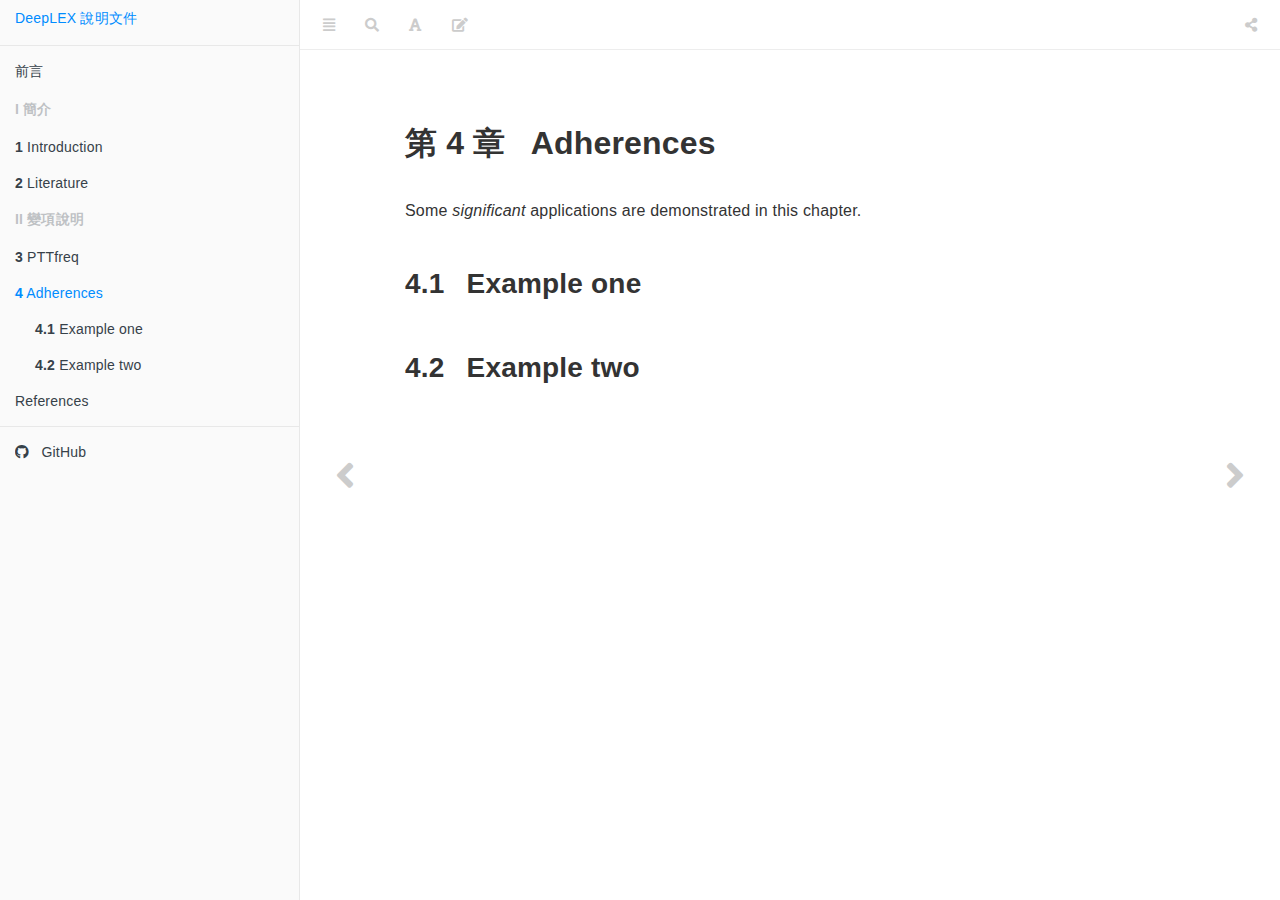
==== adherences.html @ 84b347be "Deploy deeplexR/doc to github.com/deeplexR/doc.git:gh-pages" ====
<!DOCTYPE html>
<html >

<head>

  <meta charset="UTF-8">
  <meta http-equiv="X-UA-Compatible" content="IE=edge">
  <title>第 4 章 Adherences | A Minimal Book Example</title>
  <meta name="description" content="This is a minimal example of using the bookdown package to write a book. The output format for this example is bookdown::gitbook.">
  <meta name="generator" content="bookdown  and GitBook 2.6.7">

  <meta property="og:title" content="第 4 章 Adherences | A Minimal Book Example" />
  <meta property="og:type" content="book" />
  
  
  <meta property="og:description" content="This is a minimal example of using the bookdown package to write a book. The output format for this example is bookdown::gitbook." />
  

  <meta name="twitter:card" content="summary" />
  <meta name="twitter:title" content="第 4 章 Adherences | A Minimal Book Example" />
  
  <meta name="twitter:description" content="This is a minimal example of using the bookdown package to write a book. The output format for this example is bookdown::gitbook." />
  

<meta name="author" content="Yihui Xie">


<meta name="date" content="2019-01-14">

  <meta name="viewport" content="width=device-width, initial-scale=1">
  <meta name="apple-mobile-web-app-capable" content="yes">
  <meta name="apple-mobile-web-app-status-bar-style" content="black">
  
  
<link rel="prev" href="pttfreq.html">
<link rel="next" href="references.html">
<script src="libs/jquery-2.2.3/jquery.min.js"></script>
<link href="libs/gitbook-2.6.7/css/style.css" rel="stylesheet" />
<link href="libs/gitbook-2.6.7/css/plugin-table.css" rel="stylesheet" />
<link href="libs/gitbook-2.6.7/css/plugin-bookdown.css" rel="stylesheet" />
<link href="libs/gitbook-2.6.7/css/plugin-highlight.css" rel="stylesheet" />
<link href="libs/gitbook-2.6.7/css/plugin-search.css" rel="stylesheet" />
<link href="libs/gitbook-2.6.7/css/plugin-fontsettings.css" rel="stylesheet" />







<script>
// Add target_blank to external link
// See article-header.html for auto adding ID to h1,h2,h3
$(document).ready(function() {
  var links = document.getElementsByTagName('a');
  for (var i = 0; i < links.length; i++) {
    if (/^(https?:)?\/\//.test(links[i].getAttribute('href'))) {
      links[i].target = '_blank';
    }
  }
})();
</script>


<style type="text/css">
a.sourceLine { display: inline-block; line-height: 1.25; }
a.sourceLine { pointer-events: none; color: inherit; text-decoration: inherit; }
a.sourceLine:empty { height: 1.2em; }
.sourceCode { overflow: visible; }
code.sourceCode { white-space: pre; position: relative; }
div.sourceCode { margin: 1em 0; }
pre.sourceCode { margin: 0; }
@media screen {
div.sourceCode { overflow: auto; }
}
@media print {
code.sourceCode { white-space: pre-wrap; }
a.sourceLine { text-indent: -1em; padding-left: 1em; }
}
pre.numberSource a.sourceLine
  { position: relative; left: -4em; }
pre.numberSource a.sourceLine::before
  { content: attr(data-line-number);
    position: relative; left: -1em; text-align: right; vertical-align: baseline;
    border: none; pointer-events: all; display: inline-block;
    -webkit-touch-callout: none; -webkit-user-select: none;
    -khtml-user-select: none; -moz-user-select: none;
    -ms-user-select: none; user-select: none;
    padding: 0 4px; width: 4em;
    color: #aaaaaa;
  }
pre.numberSource { margin-left: 3em; border-left: 1px solid #aaaaaa;  padding-left: 4px; }
div.sourceCode
  {  }
@media screen {
a.sourceLine::before { text-decoration: underline; }
}
code span.al { color: #ff0000; font-weight: bold; } /* Alert */
code span.an { color: #60a0b0; font-weight: bold; font-style: italic; } /* Annotation */
code span.at { color: #7d9029; } /* Attribute */
code span.bn { color: #40a070; } /* BaseN */
code span.bu { } /* BuiltIn */
code span.cf { color: #007020; font-weight: bold; } /* ControlFlow */
code span.ch { color: #4070a0; } /* Char */
code span.cn { color: #880000; } /* Constant */
code span.co { color: #60a0b0; font-style: italic; } /* Comment */
code span.cv { color: #60a0b0; font-weight: bold; font-style: italic; } /* CommentVar */
code span.do { color: #ba2121; font-style: italic; } /* Documentation */
code span.dt { color: #902000; } /* DataType */
code span.dv { color: #40a070; } /* DecVal */
code span.er { color: #ff0000; font-weight: bold; } /* Error */
code span.ex { } /* Extension */
code span.fl { color: #40a070; } /* Float */
code span.fu { color: #06287e; } /* Function */
code span.im { } /* Import */
code span.in { color: #60a0b0; font-weight: bold; font-style: italic; } /* Information */
code span.kw { color: #007020; font-weight: bold; } /* Keyword */
code span.op { color: #666666; } /* Operator */
code span.ot { color: #007020; } /* Other */
code span.pp { color: #bc7a00; } /* Preprocessor */
code span.sc { color: #4070a0; } /* SpecialChar */
code span.ss { color: #bb6688; } /* SpecialString */
code span.st { color: #4070a0; } /* String */
code span.va { color: #19177c; } /* Variable */
code span.vs { color: #4070a0; } /* VerbatimString */
code span.wa { color: #60a0b0; font-weight: bold; font-style: italic; } /* Warning */
</style>

<link rel="stylesheet" href="addon/style.css" type="text/css" />
</head>

<body>



  <div class="book without-animation with-summary font-size-2 font-family-1" data-basepath=".">

    <div class="book-summary">
      <nav role="navigation">

<ul class="summary">
<li><a href="./">DeepLEX 說明文件</a></li>

<li class="divider"></li>
<li class="chapter" data-level="" data-path="index.html"><a href="index.html"><i class="fa fa-check"></i>前言</a></li>
<li class="part"><span><b>I 簡介</b></span></li>
<li class="chapter" data-level="1" data-path="intro.html"><a href="intro.html"><i class="fa fa-check"></i><b>1</b> Introduction</a></li>
<li class="chapter" data-level="2" data-path="literature.html"><a href="literature.html"><i class="fa fa-check"></i><b>2</b> Literature</a></li>
<li class="part"><span><b>II 變項說明</b></span></li>
<li class="chapter" data-level="3" data-path="pttfreq.html"><a href="pttfreq.html"><i class="fa fa-check"></i><b>3</b> PTTfreq</a></li>
<li class="chapter" data-level="4" data-path="adherences.html"><a href="adherences.html"><i class="fa fa-check"></i><b>4</b> Adherences</a><ul>
<li class="chapter" data-level="4.1" data-path="adherences.html"><a href="adherences.html#example-one"><i class="fa fa-check"></i><b>4.1</b> Example one</a></li>
<li class="chapter" data-level="4.2" data-path="adherences.html"><a href="adherences.html#example-two"><i class="fa fa-check"></i><b>4.2</b> Example two</a></li>
</ul></li>
<li class="chapter" data-level="" data-path="references.html"><a href="references.html"><i class="fa fa-check"></i>References</a></li>
<li class="divider"></li>
<li><a href="https://github.com/deeplexR/doc" target="blank"><i class="fab fa-github"></i> &nbsp; GitHub</a></li>

</ul>

      </nav>
    </div>

    <div class="book-body">
      <div class="body-inner">
        <div class="book-header" role="navigation">
          <h1>
            <i class="fa fa-circle-o-notch fa-spin"></i><a href="./">A Minimal Book Example</a>
          </h1>
        </div>

        <div class="page-wrapper" tabindex="-1" role="main">
          <div class="page-inner">

            <section class="normal" id="section-">
<div id="adherences" class="section level1">
<h1><span class="header-section-number">第 4 章</span> Adherences</h1>
<p>Some <em>significant</em> applications are demonstrated in this chapter.</p>
<div id="example-one" class="section level2">
<h2><span class="header-section-number">4.1</span> Example one</h2>
</div>
<div id="example-two" class="section level2">
<h2><span class="header-section-number">4.2</span> Example two</h2>

</div>
</div>
<div id="disqus_thread"></div>
<script>

/**
*  RECOMMENDED CONFIGURATION VARIABLES: EDIT AND UNCOMMENT THE SECTION BELOW TO INSERT DYNAMIC VALUES FROM YOUR PLATFORM OR CMS.
*  LEARN WHY DEFINING THESE VARIABLES IS IMPORTANT: https://disqus.com/admin/universalcode/#configuration-variables*/
/*
var disqus_config = function () {
this.page.url = PAGE_URL;  // Replace PAGE_URL with your page's canonical URL variable
this.page.identifier = PAGE_IDENTIFIER; // Replace PAGE_IDENTIFIER with your page's unique identifier variable
};
*/
(function() { // DON'T EDIT BELOW THIS LINE
var d = document, s = d.createElement('script');
s.src = 'https://deeplex.disqus.com/embed.js';
s.setAttribute('data-timestamp', +new Date());
(d.head || d.body).appendChild(s);
})();
</script>
<noscript>Please enable JavaScript to view the <a href="https://disqus.com/?ref_noscript">comments powered by Disqus.</a></noscript>
            </section>

          </div>
        </div>
      </div>
<a href="pttfreq.html" class="navigation navigation-prev " aria-label="Previous page"><i class="fa fa-angle-left"></i></a>
<a href="references.html" class="navigation navigation-next " aria-label="Next page"><i class="fa fa-angle-right"></i></a>
    </div>
  </div>
<script src="libs/gitbook-2.6.7/js/app.min.js"></script>
<script src="libs/gitbook-2.6.7/js/lunr.js"></script>
<script src="libs/gitbook-2.6.7/js/plugin-search.js"></script>
<script src="libs/gitbook-2.6.7/js/plugin-sharing.js"></script>
<script src="libs/gitbook-2.6.7/js/plugin-fontsettings.js"></script>
<script src="libs/gitbook-2.6.7/js/plugin-bookdown.js"></script>
<script src="libs/gitbook-2.6.7/js/jquery.highlight.js"></script>
<script>
gitbook.require(["gitbook"], function(gitbook) {
gitbook.start({
"sharing": {
"github": false,
"facebook": false,
"twitter": false,
"google": false,
"linkedin": false,
"weibo": false,
"instapaper": false,
"vk": false,
"all": ["facebook", "google", "twitter", "linkedin", "weibo", "instapaper"]
},
"fontsettings": {
"theme": "white",
"family": "sans",
"size": 2
},
"edit": {
"link": "https://github.com/deeplexR/doc/edit/master/04-adherences-LOPE.Rmd",
"text": "Edit"
},
"history": {
"link": null,
"text": null
},
"download": null,
"toc": {
"collapse": "section"
}
});
});
</script>

<!-- dynamically load mathjax for compatibility with self-contained -->
<script>
  (function () {
    var script = document.createElement("script");
    script.type = "text/javascript";
    var src = "true";
    if (src === "" || src === "true") src = "https://mathjax.rstudio.com/latest/MathJax.js?config=TeX-MML-AM_CHTML";
    if (location.protocol !== "file:" && /^https?:/.test(src))
      src = src.replace(/^https?:/, '');
    script.src = src;
    document.getElementsByTagName("head")[0].appendChild(script);
  })();
</script>
</body>

</html>
---- libs/gitbook-2.6.7/css/style.css ----
/*! normalize.css v2.1.0 | MIT License | git.io/normalize */img,legend{border:0}*,.fa{-webkit-font-smoothing:antialiased}.fa-ul>li,sub,sup{position:relative}.book .book-body .page-wrapper .page-inner section.normal hr:after,.book-langs-index .inner .languages:after,.buttons:after,.dropdown-menu .buttons:after{clear:both}body,html{-ms-text-size-adjust:100%;-webkit-text-size-adjust:100%}article,aside,details,figcaption,figure,footer,header,hgroup,main,nav,section,summary{display:block}audio,canvas,video{display:inline-block}.hidden,[hidden]{display:none}audio:not([controls]){display:none;height:0}html{font-family:sans-serif}body,figure{margin:0}a:focus{outline:dotted thin}a:active,a:hover{outline:0}h1{font-size:2em;margin:.67em 0}abbr[title]{border-bottom:1px dotted}b,strong{font-weight:700}dfn{font-style:italic}hr{-moz-box-sizing:content-box;box-sizing:content-box;height:0}mark{background:#ff0;color:#000}code,kbd,pre,samp{font-family:monospace,serif;font-size:1em}pre{white-space:pre-wrap}q{quotes:"\201C" "\201D" "\2018" "\2019"}small{font-size:80%}sub,sup{font-size:75%;line-height:0;vertical-align:baseline}sup{top:-.5em}sub{bottom:-.25em}svg:not(:root){overflow:hidden}fieldset{border:1px solid silver;margin:0 2px;padding:.35em .625em .75em}legend{padding:0}button,input,select,textarea{font-family:inherit;font-size:100%;margin:0}button,input{line-height:normal}button,select{text-transform:none}button,html input[type=button],input[type=reset],input[type=submit]{-webkit-appearance:button;cursor:pointer}button[disabled],html input[disabled]{cursor:default}input[type=checkbox],input[type=radio]{box-sizing:border-box;padding:0}input[type=search]{-webkit-appearance:textfield;-moz-box-sizing:content-box;-webkit-box-sizing:content-box;box-sizing:content-box}input[type=search]::-webkit-search-cancel-button{margin-right:10px;}button::-moz-focus-inner,input::-moz-focus-inner{border:0;padding:0}textarea{overflow:auto;vertical-align:top}table{border-collapse:collapse;border-spacing:0}/*!
 * Preboot v2
 *
 * Open sourced under MIT license by @mdo.
 * Some variables and mixins from Bootstrap (Apache 2 license).
 */.link-inherit,.link-inherit:focus,.link-inherit:hover{color:inherit}.fa,.fa-stack{display:inline-block}/*!
 *  Font Awesome 4.1.0 by @davegandy - http://fontawesome.io - @fontawesome
 *  License - http://fontawesome.io/license (Font: SIL OFL 1.1, CSS: MIT License)
 */@font-face{font-family:FontAwesome;src:url(./fontawesome/fontawesome-webfont.ttf?v=4.1.0) format('truetype');font-weight:400;font-style:normal}.fa{font-family:FontAwesome;font-style:normal;font-weight:400;line-height:1;-moz-osx-font-smoothing:grayscale}.book .book-header,.book .book-summary{font-family:"Helvetica Neue",Helvetica,Arial,sans-serif}.fa-lg{font-size:1.33333333em;line-height:.75em;vertical-align:-15%}.fa-2x{font-size:2em}.fa-3x{font-size:3em}.fa-4x{font-size:4em}.fa-5x{font-size:5em}.fa-fw{width:1.28571429em;text-align:center}.fa-ul{padding-left:0;margin-left:2.14285714em;list-style-type:none}.fa-li{position:absolute;left:-2.14285714em;width:2.14285714em;top:.14285714em;text-align:center}.fa-li.fa-lg{left:-1.85714286em}.fa-border{padding:.2em .25em .15em;border:.08em solid #eee;border-radius:.1em}.pull-right{float:right}.pull-left{float:left}.fa.pull-left{margin-right:.3em}.fa.pull-right{margin-left:.3em}.fa-spin{-webkit-animation:spin 2s infinite linear;-moz-animation:spin 2s infinite linear;-o-animation:spin 2s infinite linear;animation:spin 2s infinite linear}@-moz-keyframes spin{0%{-moz-transform:rotate(0)}100%{-moz-transform:rotate(359deg)}}@-webkit-keyframes spin{0%{-webkit-transform:rotate(0)}100%{-webkit-transform:rotate(359deg)}}@-o-keyframes spin{0%{-o-transform:rotate(0)}100%{-o-transform:rotate(359deg)}}@keyframes spin{0%{-webkit-transform:rotate(0);transform:rotate(0)}100%{-webkit-transform:rotate(359deg);transform:rotate(359deg)}}.fa-rotate-90{filter:progid:DXImageTransform.Microsoft.BasicImage(rotation=1);-webkit-transform:rotate(90deg);-moz-transform:rotate(90deg);-ms-transform:rotate(90deg);-o-transform:rotate(90deg);transform:rotate(90deg)}.fa-rotate-180{filter:progid:DXImageTransform.Microsoft.BasicImage(rotation=2);-webkit-transform:rotate(180deg);-moz-transform:rotate(180deg);-ms-transform:rotate(180deg);-o-transform:rotate(180deg);transform:rotate(180deg)}.fa-rotate-270{filter:progid:DXImageTransform.Microsoft.BasicImage(rotation=3);-webkit-transform:rotate(270deg);-moz-transform:rotate(270deg);-ms-transform:rotate(270deg);-o-transform:rotate(270deg);transform:rotate(270deg)}.fa-flip-horizontal{filter:progid:DXImageTransform.Microsoft.BasicImage(rotation=0, mirror=1);-webkit-transform:scale(-1,1);-moz-transform:scale(-1,1);-ms-transform:scale(-1,1);-o-transform:scale(-1,1);transform:scale(-1,1)}.fa-flip-vertical{filter:progid:DXImageTransform.Microsoft.BasicImage(rotation=2, mirror=1);-webkit-transform:scale(1,-1);-moz-transform:scale(1,-1);-ms-transform:scale(1,-1);-o-transform:scale(1,-1);transform:scale(1,-1)}.fa-stack{position:relative;width:2em;height:2em;line-height:2em;vertical-align:middle}.fa-stack-1x,.fa-stack-2x{position:absolute;left:0;width:100%;text-align:center}.fa-stack-1x{line-height:inherit}.fa-stack-2x{font-size:2em}.fa-inverse{color:#fff}.fa-glass:before{content:"\f000"}.fa-music:before{content:"\f001"}.fa-search:before{content:"\f002"}.fa-envelope-o:before{content:"\f003"}.fa-heart:before{content:"\f004"}.fa-star:before{content:"\f005"}.fa-star-o:before{content:"\f006"}.fa-user:before{content:"\f007"}.fa-film:before{content:"\f008"}.fa-th-large:before{content:"\f009"}.fa-th:before{content:"\f00a"}.fa-th-list:before{content:"\f00b"}.fa-check:before{content:"\f00c"}.fa-times:before{content:"\f00d"}.fa-search-plus:before{content:"\f00e"}.fa-search-minus:before{content:"\f010"}.fa-power-off:before{content:"\f011"}.fa-signal:before{content:"\f012"}.fa-cog:before,.fa-gear:before{content:"\f013"}.fa-trash-o:before{content:"\f014"}.fa-home:before{content:"\f015"}.fa-file-o:before{content:"\f016"}.fa-clock-o:before{content:"\f017"}.fa-road:before{content:"\f018"}.fa-download:before{content:"\f019"}.fa-arrow-circle-o-down:before{content:"\f01a"}.fa-arrow-circle-o-up:before{content:"\f01b"}.fa-inbox:before{content:"\f01c"}.fa-play-circle-o:before{content:"\f01d"}.fa-repeat:before,.fa-rotate-right:before{content:"\f01e"}.fa-refresh:before{content:"\f021"}.fa-list-alt:before{content:"\f022"}.fa-lock:before{content:"\f023"}.fa-flag:before{content:"\f024"}.fa-headphones:before{content:"\f025"}.fa-volume-off:before{content:"\f026"}.fa-volume-down:before{content:"\f027"}.fa-volume-up:before{content:"\f028"}.fa-qrcode:before{content:"\f029"}.fa-barcode:before{content:"\f02a"}.fa-tag:before{content:"\f02b"}.fa-tags:before{content:"\f02c"}.fa-book:before{content:"\f02d"}.fa-bookmark:before{content:"\f02e"}.fa-print:before{content:"\f02f"}.fa-camera:before{content:"\f030"}.fa-font:before{content:"\f031"}.fa-bold:before{content:"\f032"}.fa-italic:before{content:"\f033"}.fa-text-height:before{content:"\f034"}.fa-text-width:before{content:"\f035"}.fa-align-left:before{content:"\f036"}.fa-align-center:before{content:"\f037"}.fa-align-right:before{content:"\f038"}.fa-align-justify:before{content:"\f039"}.fa-list:before{content:"\f03a"}.fa-dedent:before,.fa-outdent:before{content:"\f03b"}.fa-indent:before{content:"\f03c"}.fa-video-camera:before{content:"\f03d"}.fa-image:before,.fa-photo:before,.fa-picture-o:before{content:"\f03e"}.fa-pencil:before{content:"\f040"}.fa-map-marker:before{content:"\f041"}.fa-adjust:before{content:"\f042"}.fa-tint:before{content:"\f043"}.fa-edit:before,.fa-pencil-square-o:before{content:"\f044"}.fa-share-square-o:before{content:"\f045"}.fa-check-square-o:before{content:"\f046"}.fa-arrows:before{content:"\f047"}.fa-step-backward:before{content:"\f048"}.fa-fast-backward:before{content:"\f049"}.fa-backward:before{content:"\f04a"}.fa-play:before{content:"\f04b"}.fa-pause:before{content:"\f04c"}.fa-stop:before{content:"\f04d"}.fa-forward:before{content:"\f04e"}.fa-fast-forward:before{content:"\f050"}.fa-step-forward:before{content:"\f051"}.fa-eject:before{content:"\f052"}.fa-chevron-left:before{content:"\f053"}.fa-chevron-right:before{content:"\f054"}.fa-plus-circle:before{content:"\f055"}.fa-minus-circle:before{content:"\f056"}.fa-times-circle:before{content:"\f057"}.fa-check-circle:before{content:"\f058"}.fa-question-circle:before{content:"\f059"}.fa-info-circle:before{content:"\f05a"}.fa-crosshairs:before{content:"\f05b"}.fa-times-circle-o:before{content:"\f05c"}.fa-check-circle-o:before{content:"\f05d"}.fa-ban:before{content:"\f05e"}.fa-arrow-left:before{content:"\f060"}.fa-arrow-right:before{content:"\f061"}.fa-arrow-up:before{content:"\f062"}.fa-arrow-down:before{content:"\f063"}.fa-mail-forward:before,.fa-share:before{content:"\f064"}.fa-expand:before{content:"\f065"}.fa-compress:before{content:"\f066"}.fa-plus:before{content:"\f067"}.fa-minus:before{content:"\f068"}.fa-asterisk:before{content:"\f069"}.fa-exclamation-circle:before{content:"\f06a"}.fa-gift:before{content:"\f06b"}.fa-leaf:before{content:"\f06c"}.fa-fire:before{content:"\f06d"}.fa-eye:before{content:"\f06e"}.fa-eye-slash:before{content:"\f070"}.fa-exclamation-triangle:before,.fa-warning:before{content:"\f071"}.fa-plane:before{content:"\f072"}.fa-calendar:before{content:"\f073"}.fa-random:before{content:"\f074"}.fa-comment:before{content:"\f075"}.fa-magnet:before{content:"\f076"}.fa-chevron-up:before{content:"\f077"}.fa-chevron-down:before{content:"\f078"}.fa-retweet:before{content:"\f079"}.fa-shopping-cart:before{content:"\f07a"}.fa-folder:before{content:"\f07b"}.fa-folder-open:before{content:"\f07c"}.fa-arrows-v:before{content:"\f07d"}.fa-arrows-h:before{content:"\f07e"}.fa-bar-chart-o:before{content:"\f080"}.fa-twitter-square:before{content:"\f081"}.fa-facebook-square:before{content:"\f082"}.fa-camera-retro:before{content:"\f083"}.fa-key:before{content:"\f084"}.fa-cogs:before,.fa-gears:before{content:"\f085"}.fa-comments:before{content:"\f086"}.fa-thumbs-o-up:before{content:"\f087"}.fa-thumbs-o-down:before{content:"\f088"}.fa-star-half:before{content:"\f089"}.fa-heart-o:before{content:"\f08a"}.fa-sign-out:before{content:"\f08b"}.fa-linkedin-square:before{content:"\f08c"}.fa-thumb-tack:before{content:"\f08d"}.fa-external-link:before{content:"\f08e"}.fa-sign-in:before{content:"\f090"}.fa-trophy:before{content:"\f091"}.fa-github-square:before{content:"\f092"}.fa-upload:before{content:"\f093"}.fa-lemon-o:before{content:"\f094"}.fa-phone:before{content:"\f095"}.fa-square-o:before{content:"\f096"}.fa-bookmark-o:before{content:"\f097"}.fa-phone-square:before{content:"\f098"}.fa-twitter:before{content:"\f099"}.fa-facebook:before{content:"\f09a"}.fa-github:before{content:"\f09b"}.fa-unlock:before{content:"\f09c"}.fa-credit-card:before{content:"\f09d"}.fa-rss:before{content:"\f09e"}.fa-hdd-o:before{content:"\f0a0"}.fa-bullhorn:before{content:"\f0a1"}.fa-bell:before{content:"\f0f3"}.fa-certificate:before{content:"\f0a3"}.fa-hand-o-right:before{content:"\f0a4"}.fa-hand-o-left:before{content:"\f0a5"}.fa-hand-o-up:before{content:"\f0a6"}.fa-hand-o-down:before{content:"\f0a7"}.fa-arrow-circle-left:before{content:"\f0a8"}.fa-arrow-circle-right:before{content:"\f0a9"}.fa-arrow-circle-up:before{content:"\f0aa"}.fa-arrow-circle-down:before{content:"\f0ab"}.fa-globe:before{content:"\f0ac"}.fa-wrench:before{content:"\f0ad"}.fa-tasks:before{content:"\f0ae"}.fa-filter:before{content:"\f0b0"}.fa-briefcase:before{content:"\f0b1"}.fa-arrows-alt:before{content:"\f0b2"}.fa-group:before,.fa-users:before{content:"\f0c0"}.fa-chain:before,.fa-link:before{content:"\f0c1"}.fa-cloud:before{content:"\f0c2"}.fa-flask:before{content:"\f0c3"}.fa-cut:before,.fa-scissors:before{content:"\f0c4"}.fa-copy:before,.fa-files-o:before{content:"\f0c5"}.fa-paperclip:before{content:"\f0c6"}.fa-floppy-o:before,.fa-save:before{content:"\f0c7"}.fa-square:before{content:"\f0c8"}.fa-bars:before,.fa-navicon:before,.fa-reorder:before{content:"\f0c9"}.fa-list-ul:before{content:"\f0ca"}.fa-list-ol:before{content:"\f0cb"}.fa-strikethrough:before{content:"\f0cc"}.fa-underline:before{content:"\f0cd"}.fa-table:before{content:"\f0ce"}.fa-magic:before{content:"\f0d0"}.fa-truck:before{content:"\f0d1"}.fa-pinterest:before{content:"\f0d2"}.fa-pinterest-square:before{content:"\f0d3"}.fa-google-plus-square:before{content:"\f0d4"}.fa-google-plus:before{content:"\f0d5"}.fa-money:before{content:"\f0d6"}.fa-caret-down:before{content:"\f0d7"}.fa-caret-up:before{content:"\f0d8"}.fa-caret-left:before{content:"\f0d9"}.fa-caret-right:before{content:"\f0da"}.fa-columns:before{content:"\f0db"}.fa-sort:before,.fa-unsorted:before{content:"\f0dc"}.fa-sort-desc:before,.fa-sort-down:before{content:"\f0dd"}.fa-sort-asc:before,.fa-sort-up:before{content:"\f0de"}.fa-envelope:before{content:"\f0e0"}.fa-linkedin:before{content:"\f0e1"}.fa-rotate-left:before,.fa-undo:before{content:"\f0e2"}.fa-gavel:before,.fa-legal:before{content:"\f0e3"}.fa-dashboard:before,.fa-tachometer:before{content:"\f0e4"}.fa-comment-o:before{content:"\f0e5"}.fa-comments-o:before{content:"\f0e6"}.fa-bolt:before,.fa-flash:before{content:"\f0e7"}.fa-sitemap:before{content:"\f0e8"}.fa-umbrella:before{content:"\f0e9"}.fa-clipboard:before,.fa-paste:before{content:"\f0ea"}.fa-lightbulb-o:before{content:"\f0eb"}.fa-exchange:before{content:"\f0ec"}.fa-cloud-download:before{content:"\f0ed"}.fa-cloud-upload:before{content:"\f0ee"}.fa-user-md:before{content:"\f0f0"}.fa-stethoscope:before{content:"\f0f1"}.fa-suitcase:before{content:"\f0f2"}.fa-bell-o:before{content:"\f0a2"}.fa-coffee:before{content:"\f0f4"}.fa-cutlery:before{content:"\f0f5"}.fa-file-text-o:before{content:"\f0f6"}.fa-building-o:before{content:"\f0f7"}.fa-hospital-o:before{content:"\f0f8"}.fa-ambulance:before{content:"\f0f9"}.fa-medkit:before{content:"\f0fa"}.fa-fighter-jet:before{content:"\f0fb"}.fa-beer:before{content:"\f0fc"}.fa-h-square:before{content:"\f0fd"}.fa-plus-square:before{content:"\f0fe"}.fa-angle-double-left:before{content:"\f100"}.fa-angle-double-right:before{content:"\f101"}.fa-angle-double-up:before{content:"\f102"}.fa-angle-double-down:before{content:"\f103"}.fa-angle-left:before{content:"\f104"}.fa-angle-right:before{content:"\f105"}.fa-angle-up:before{content:"\f106"}.fa-angle-down:before{content:"\f107"}.fa-desktop:before{content:"\f108"}.fa-laptop:before{content:"\f109"}.fa-tablet:before{content:"\f10a"}.fa-mobile-phone:before,.fa-mobile:before{content:"\f10b"}.fa-circle-o:before{content:"\f10c"}.fa-quote-left:before{content:"\f10d"}.fa-quote-right:before{content:"\f10e"}.fa-spinner:before{content:"\f110"}.fa-circle:before{content:"\f111"}.fa-mail-reply:before,.fa-reply:before{content:"\f112"}.fa-github-alt:before{content:"\f113"}.fa-folder-o:before{content:"\f114"}.fa-folder-open-o:before{content:"\f115"}.fa-smile-o:before{content:"\f118"}.fa-frown-o:before{content:"\f119"}.fa-meh-o:before{content:"\f11a"}.fa-gamepad:before{content:"\f11b"}.fa-keyboard-o:before{content:"\f11c"}.fa-flag-o:before{content:"\f11d"}.fa-flag-checkered:before{content:"\f11e"}.fa-terminal:before{content:"\f120"}.fa-code:before{content:"\f121"}.fa-mail-reply-all:before,.fa-reply-all:before{content:"\f122"}.fa-star-half-empty:before,.fa-star-half-full:before,.fa-star-half-o:before{content:"\f123"}.fa-location-arrow:before{content:"\f124"}.fa-crop:before{content:"\f125"}.fa-code-fork:before{content:"\f126"}.fa-chain-broken:before,.fa-unlink:before{content:"\f127"}.fa-question:before{content:"\f128"}.fa-info:before{content:"\f129"}.fa-exclamation:before{content:"\f12a"}.fa-superscript:before{content:"\f12b"}.fa-subscript:before{content:"\f12c"}.fa-eraser:before{content:"\f12d"}.fa-puzzle-piece:before{content:"\f12e"}.fa-microphone:before{content:"\f130"}.fa-microphone-slash:before{content:"\f131"}.fa-shield:before{content:"\f132"}.fa-calendar-o:before{content:"\f133"}.fa-fire-extinguisher:before{content:"\f134"}.fa-rocket:before{content:"\f135"}.fa-maxcdn:before{content:"\f136"}.fa-chevron-circle-left:before{content:"\f137"}.fa-chevron-circle-right:before{content:"\f138"}.fa-chevron-circle-up:before{content:"\f139"}.fa-chevron-circle-down:before{content:"\f13a"}.fa-html5:before{content:"\f13b"}.fa-css3:before{content:"\f13c"}.fa-anchor:before{content:"\f13d"}.fa-unlock-alt:before{content:"\f13e"}.fa-bullseye:before{content:"\f140"}.fa-ellipsis-h:before{content:"\f141"}.fa-ellipsis-v:before{content:"\f142"}.fa-rss-square:before{content:"\f143"}.fa-play-circle:before{content:"\f144"}.fa-ticket:before{content:"\f145"}.fa-minus-square:before{content:"\f146"}.fa-minus-square-o:before{content:"\f147"}.fa-level-up:before{content:"\f148"}.fa-level-down:before{content:"\f149"}.fa-check-square:before{content:"\f14a"}.fa-pencil-square:before{content:"\f14b"}.fa-external-link-square:before{content:"\f14c"}.fa-share-square:before{content:"\f14d"}.fa-compass:before{content:"\f14e"}.fa-caret-square-o-down:before,.fa-toggle-down:before{content:"\f150"}.fa-caret-square-o-up:before,.fa-toggle-up:before{content:"\f151"}.fa-caret-square-o-right:before,.fa-toggle-right:before{content:"\f152"}.fa-eur:before,.fa-euro:before{content:"\f153"}.fa-gbp:before{content:"\f154"}.fa-dollar:before,.fa-usd:before{content:"\f155"}.fa-inr:before,.fa-rupee:before{content:"\f156"}.fa-cny:before,.fa-jpy:before,.fa-rmb:before,.fa-yen:before{content:"\f157"}.fa-rouble:before,.fa-rub:before,.fa-ruble:before{content:"\f158"}.fa-krw:before,.fa-won:before{content:"\f159"}.fa-bitcoin:before,.fa-btc:before{content:"\f15a"}.fa-file:before{content:"\f15b"}.fa-file-text:before{content:"\f15c"}.fa-sort-alpha-asc:before{content:"\f15d"}.fa-sort-alpha-desc:before{content:"\f15e"}.fa-sort-amount-asc:before{content:"\f160"}.fa-sort-amount-desc:before{content:"\f161"}.fa-sort-numeric-asc:before{content:"\f162"}.fa-sort-numeric-desc:before{content:"\f163"}.fa-thumbs-up:before{content:"\f164"}.fa-thumbs-down:before{content:"\f165"}.fa-youtube-square:before{content:"\f166"}.fa-youtube:before{content:"\f167"}.fa-xing:before{content:"\f168"}.fa-xing-square:before{content:"\f169"}.fa-youtube-play:before{content:"\f16a"}.fa-dropbox:before{content:"\f16b"}.fa-stack-overflow:before{content:"\f16c"}.fa-instagram:before{content:"\f16d"}.fa-flickr:before{content:"\f16e"}.fa-adn:before{content:"\f170"}.fa-bitbucket:before{content:"\f171"}.fa-bitbucket-square:before{content:"\f172"}.fa-tumblr:before{content:"\f173"}.fa-tumblr-square:before{content:"\f174"}.fa-long-arrow-down:before{content:"\f175"}.fa-long-arrow-up:before{content:"\f176"}.fa-long-arrow-left:before{content:"\f177"}.fa-long-arrow-right:before{content:"\f178"}.fa-apple:before{content:"\f179"}.fa-windows:before{content:"\f17a"}.fa-android:before{content:"\f17b"}.fa-linux:before{content:"\f17c"}.fa-dribbble:before{content:"\f17d"}.fa-skype:before{content:"\f17e"}.fa-foursquare:before{content:"\f180"}.fa-trello:before{content:"\f181"}.fa-female:before{content:"\f182"}.fa-male:before{content:"\f183"}.fa-gittip:before{content:"\f184"}.fa-sun-o:before{content:"\f185"}.fa-moon-o:before{content:"\f186"}.fa-archive:before{content:"\f187"}.fa-bug:before{content:"\f188"}.fa-vk:before{content:"\f189"}.fa-weibo:before{content:"\f18a"}.fa-renren:before{content:"\f18b"}.fa-pagelines:before{content:"\f18c"}.fa-stack-exchange:before{content:"\f18d"}.fa-arrow-circle-o-right:before{content:"\f18e"}.fa-arrow-circle-o-left:before{content:"\f190"}.fa-caret-square-o-left:before,.fa-toggle-left:before{content:"\f191"}.fa-dot-circle-o:before{content:"\f192"}.fa-wheelchair:before{content:"\f193"}.fa-vimeo-square:before{content:"\f194"}.fa-try:before,.fa-turkish-lira:before{content:"\f195"}.fa-plus-square-o:before{content:"\f196"}.fa-space-shuttle:before{content:"\f197"}.fa-slack:before{content:"\f198"}.fa-envelope-square:before{content:"\f199"}.fa-wordpress:before{content:"\f19a"}.fa-openid:before{content:"\f19b"}.fa-bank:before,.fa-institution:before,.fa-university:before{content:"\f19c"}.fa-graduation-cap:before,.fa-mortar-board:before{content:"\f19d"}.fa-yahoo:before{content:"\f19e"}.fa-google:before{content:"\f1a0"}.fa-reddit:before{content:"\f1a1"}.fa-reddit-square:before{content:"\f1a2"}.fa-stumbleupon-circle:before{content:"\f1a3"}.fa-stumbleupon:before{content:"\f1a4"}.fa-delicious:before{content:"\f1a5"}.fa-digg:before{content:"\f1a6"}.fa-pied-piper-square:before,.fa-pied-piper:before{content:"\f1a7"}.fa-pied-piper-alt:before{content:"\f1a8"}.fa-drupal:before{content:"\f1a9"}.fa-joomla:before{content:"\f1aa"}.fa-language:before{content:"\f1ab"}.fa-fax:before{content:"\f1ac"}.fa-building:before{content:"\f1ad"}.fa-child:before{content:"\f1ae"}.fa-paw:before{content:"\f1b0"}.fa-spoon:before{content:"\f1b1"}.fa-cube:before{content:"\f1b2"}.fa-cubes:before{content:"\f1b3"}.fa-behance:before{content:"\f1b4"}.fa-behance-square:before{content:"\f1b5"}.fa-steam:before{content:"\f1b6"}.fa-steam-square:before{content:"\f1b7"}.fa-recycle:before{content:"\f1b8"}.fa-automobile:before,.fa-car:before{content:"\f1b9"}.fa-cab:before,.fa-taxi:before{content:"\f1ba"}.fa-tree:before{content:"\f1bb"}.fa-spotify:before{content:"\f1bc"}.fa-deviantart:before{content:"\f1bd"}.fa-soundcloud:before{content:"\f1be"}.fa-database:before{content:"\f1c0"}.fa-file-pdf-o:before{content:"\f1c1"}.fa-file-word-o:before{content:"\f1c2"}.fa-file-excel-o:before{content:"\f1c3"}.fa-file-powerpoint-o:before{content:"\f1c4"}.fa-file-image-o:before,.fa-file-photo-o:before,.fa-file-picture-o:before{content:"\f1c5"}.fa-file-archive-o:before,.fa-file-zip-o:before{content:"\f1c6"}.fa-file-audio-o:before,.fa-file-sound-o:before{content:"\f1c7"}.fa-file-movie-o:before,.fa-file-video-o:before{content:"\f1c8"}.fa-file-code-o:before{content:"\f1c9"}.fa-vine:before{content:"\f1ca"}.fa-codepen:before{content:"\f1cb"}.fa-jsfiddle:before{content:"\f1cc"}.fa-life-bouy:before,.fa-life-ring:before,.fa-life-saver:before,.fa-support:before{content:"\f1cd"}.fa-circle-o-notch:before{content:"\f1ce"}.fa-ra:before,.fa-rebel:before{content:"\f1d0"}.fa-empire:before,.fa-ge:before{content:"\f1d1"}.fa-git-square:before{content:"\f1d2"}.fa-git:before{content:"\f1d3"}.fa-hacker-news:before{content:"\f1d4"}.fa-tencent-weibo:before{content:"\f1d5"}.fa-qq:before{content:"\f1d6"}.fa-wechat:before,.fa-weixin:before{content:"\f1d7"}.fa-paper-plane:before,.fa-send:before{content:"\f1d8"}.fa-paper-plane-o:before,.fa-send-o:before{content:"\f1d9"}.fa-history:before{content:"\f1da"}.fa-circle-thin:before{content:"\f1db"}.fa-header:before{content:"\f1dc"}.fa-paragraph:before{content:"\f1dd"}.fa-sliders:before{content:"\f1de"}.fa-share-alt:before{content:"\f1e0"}.fa-share-alt-square:before{content:"\f1e1"}.fa-bomb:before{content:"\f1e2"}.book-langs-index{width:100%;height:100%;padding:40px 0;margin:0;overflow:auto}@media (max-width:600px){.book-langs-index{padding:0}}.book-langs-index .inner{max-width:600px;width:100%;margin:0 auto;padding:30px;background:#fff;border-radius:3px}.book-langs-index .inner h3{margin:0}.book-langs-index .inner .languages{list-style:none;padding:20px 30px;margin-top:20px;border-top:1px solid #eee}.book-langs-index .inner .languages:after,.book-langs-index .inner .languages:before{content:" ";display:table;line-height:0}.book-langs-index .inner .languages li{width:50%;float:left;padding:10px 5px;font-size:16px}@media (max-width:600px){.book-langs-index .inner .languages li{width:100%;max-width:100%}}.book .book-header{overflow:visible;height:50px;padding:0 8px;z-index:2;font-size:.85em;color:#7e888b;background:0 0}.book .book-header .btn{display:block;height:50px;padding:0 15px;border-bottom:none;color:#ccc;text-transform:uppercase;line-height:50px;-webkit-box-shadow:none!important;box-shadow:none!important;position:relative;font-size:14px}.book .book-header .btn:hover{position:relative;text-decoration:none;color:#444;background:0 0}.book .book-header h1{margin:0;font-size:20px;font-weight:200;text-align:center;line-height:50px;opacity:0;padding-left:200px;padding-right:200px;-webkit-transition:opacity .2s ease;-moz-transition:opacity .2s ease;-o-transition:opacity .2s ease;transition:opacity .2s ease;overflow:hidden;text-overflow:ellipsis;white-space:nowrap}.book .book-header h1 a,.book .book-header h1 a:hover{color:inherit;text-decoration:none}@media (max-width:1000px){.book .book-header h1{display:none}}.book .book-header h1 i{display:none}.book .book-header:hover h1{opacity:1}.book.is-loading .book-header h1 i{display:inline-block}.book.is-loading .book-header h1 a{display:none}.dropdown{position:relative}.dropdown-menu{position:absolute;top:100%;left:0;z-index:100;display:none;float:left;min-width:160px;padding:0;margin:2px 0 0;list-style:none;font-size:14px;background-color:#fafafa;border:1px solid rgba(0,0,0,.07);border-radius:1px;-webkit-box-shadow:0 6px 12px rgba(0,0,0,.175);box-shadow:0 6px 12px rgba(0,0,0,.175);background-clip:padding-box}.dropdown-menu.open{display:block}.dropdown-menu.dropdown-left{left:auto;right:4%}.dropdown-menu.dropdown-left .dropdown-caret{right:14px;left:auto}.dropdown-menu .dropdown-caret{position:absolute;top:-8px;left:14px;width:18px;height:10px;float:left;overflow:hidden}.dropdown-menu .dropdown-caret .caret-inner,.dropdown-menu .dropdown-caret .caret-outer{display:inline-block;top:0;border-left:9px solid transparent;border-right:9px solid transparent;position:absolute}.dropdown-menu .dropdown-caret .caret-outer{border-bottom:9px solid rgba(0,0,0,.1);height:auto;left:0;width:auto;margin-left:-1px}.dropdown-menu .dropdown-caret .caret-inner{margin-top:-1px;top:1px;border-bottom:9px solid #fafafa}.dropdown-menu .buttons{border-bottom:1px solid rgba(0,0,0,.07)}.dropdown-menu .buttons:after,.dropdown-menu .buttons:before{content:" ";display:table;line-height:0}.dropdown-menu .buttons:last-child{border-bottom:none}.dropdown-menu .buttons .button{border:0;background-color:transparent;color:#a6a6a6;width:100%;text-align:center;float:left;line-height:1.42857143;padding:8px 4px}.alert,.dropdown-menu .buttons .button:hover{color:#444}.dropdown-menu .buttons .button:focus,.dropdown-menu .buttons .button:hover{outline:0}.dropdown-menu .buttons .button.size-2{width:50%}.dropdown-menu .buttons .button.size-3{width:33%}.alert{padding:15px;margin-bottom:20px;background:#eee;border-bottom:5px solid #ddd}.alert-success{background:#dff0d8;border-color:#d6e9c6;color:#3c763d}.alert-info{background:#d9edf7;border-color:#bce8f1;color:#31708f}.alert-danger{background:#f2dede;border-color:#ebccd1;color:#a94442}.alert-warning{background:#fcf8e3;border-color:#faebcc;color:#8a6d3b}.book .book-summary{position:absolute;top:0;left:-300px;bottom:0;z-index:1;width:300px;color:#364149;background:#fafafa;border-right:1px solid rgba(0,0,0,.07);-webkit-transition:left 250ms ease;-moz-transition:left 250ms ease;-o-transition:left 250ms ease;transition:left 250ms ease}.book .book-summary ul.summary{position:absolute;top:0;left:0;right:0;bottom:0;overflow-y:auto;list-style:none;margin:0;padding:0;-webkit-transition:top .5s ease;-moz-transition:top .5s ease;-o-transition:top .5s ease;transition:top .5s ease}.book .book-summary ul.summary li{list-style:none}.book .book-summary ul.summary li.divider{height:1px;margin:7px 0;overflow:hidden;background:rgba(0,0,0,.07)}.book .book-summary ul.summary li i.fa-check{display:none;position:absolute;right:9px;top:16px;font-size:9px;color:#3c3}.book .book-summary ul.summary li.done>a{color:#364149;font-weight:400}.book .book-summary ul.summary li.done>a i{display:inline}.book .book-summary ul.summary li a,.book .book-summary ul.summary li span{display:block;padding:10px 15px;border-bottom:none;color:#364149;background:0 0;text-overflow:ellipsis;overflow:hidden;white-space:nowrap;position:relative}.book .book-summary ul.summary li span{cursor:not-allowed;opacity:.3;filter:alpha(opacity=30)}.book .book-summary ul.summary li a:hover,.book .book-summary ul.summary li.active>a{color:#008cff;background:0 0;text-decoration:none}.book .book-summary ul.summary li ul{padding-left:20px}@media (max-width:600px){.book .book-summary{width:calc(100% - 60px);bottom:0;left:-100%}}.book.with-summary .book-summary{left:0}.book.without-animation .book-summary{-webkit-transition:none!important;-moz-transition:none!important;-o-transition:none!important;transition:none!important}.book{position:relative;width:100%;height:100%}.book .book-body,.book .book-body .body-inner{position:absolute;top:0;left:0;overflow-y:auto;bottom:0;right:0}.book .book-body{color:#000;background:#fff;-webkit-transition:left 250ms ease;-moz-transition:left 250ms ease;-o-transition:left 250ms ease;transition:left 250ms ease}.book .book-body .page-wrapper{position:relative;outline:0}.book .book-body .page-wrapper .page-inner{max-width:800px;margin:0 auto;padding:20px 0 40px}.book .book-body .page-wrapper .page-inner section{margin:0;padding:5px 15px;background:#fff;border-radius:2px;line-height:1.7;font-size:1.6rem}.book .book-body .page-wrapper .page-inner .btn-group .btn{border-radius:0;background:#eee;border:0}@media (max-width:1240px){.book .book-body{-webkit-transition:-webkit-transform 250ms ease;-moz-transition:-moz-transform 250ms ease;-o-transition:-o-transform 250ms ease;transition:transform 250ms ease;padding-bottom:20px}.book .book-body .body-inner{position:static;min-height:calc(100% - 50px)}}@media (min-width:600px){.book.with-summary .book-body{left:300px}}@media (max-width:600px){.book.with-summary{overflow:hidden}.book.with-summary .book-body{-webkit-transform:translate(calc(100% - 60px),0);-moz-transform:translate(calc(100% - 60px),0);-ms-transform:translate(calc(100% - 60px),0);-o-transform:translate(calc(100% - 60px),0);transform:translate(calc(100% - 60px),0)}}.book.without-animation .book-body{-webkit-transition:none!important;-moz-transition:none!important;-o-transition:none!important;transition:none!important}.buttons:after,.buttons:before{content:" ";display:table;line-height:0}.button{border:0;background:#eee;color:#666;width:100%;text-align:center;float:left;line-height:1.42857143;padding:8px 4px}.button:hover{color:#444}.button:focus,.button:hover{outline:0}.button.size-2{width:50%}.button.size-3{width:33%}.book .book-body .page-wrapper .page-inner section{display:none}.book .book-body .page-wrapper .page-inner section.normal{display:block;word-wrap:break-word;overflow:hidden;color:#333;line-height:1.7;text-size-adjust:100%;-ms-text-size-adjust:100%;-webkit-text-size-adjust:100%;-moz-text-size-adjust:100%}.book .book-body .page-wrapper .page-inner section.normal *{box-sizing:border-box;-webkit-box-sizing:border-box;}.book .book-body .page-wrapper .page-inner section.normal>:first-child{margin-top:0!important}.book .book-body .page-wrapper .page-inner section.normal>:last-child{margin-bottom:0!important}.book .book-body .page-wrapper .page-inner section.normal blockquote,.book .book-body .page-wrapper .page-inner section.normal code,.book .book-body .page-wrapper .page-inner section.normal figure,.book .book-body .page-wrapper .page-inner section.normal img,.book .book-body .page-wrapper .page-inner section.normal pre,.book .book-body .page-wrapper .page-inner section.normal table,.book .book-body .page-wrapper .page-inner section.normal tr{page-break-inside:avoid}.book .book-body .page-wrapper .page-inner section.normal h2,.book .book-body .page-wrapper .page-inner section.normal h3,.book .book-body .page-wrapper .page-inner section.normal h4,.book .book-body .page-wrapper .page-inner section.normal h5,.book .book-body .page-wrapper .page-inner section.normal p{orphans:3;widows:3}.book .book-body .page-wrapper .page-inner section.normal h1,.book .book-body .page-wrapper .page-inner section.normal h2,.book .book-body .page-wrapper .page-inner section.normal h3,.book .book-body .page-wrapper .page-inner section.normal h4,.book .book-body .page-wrapper .page-inner section.normal h5{page-break-after:avoid}.book .book-body .page-wrapper .page-inner section.normal b,.book .book-body .page-wrapper .page-inner section.normal strong{font-weight:700}.book .book-body .page-wrapper .page-inner section.normal em{font-style:italic}.book .book-body .page-wrapper .page-inner section.normal blockquote,.book .book-body .page-wrapper .page-inner section.normal dl,.book .book-body .page-wrapper .page-inner section.normal ol,.book .book-body .page-wrapper .page-inner section.normal p,.book .book-body .page-wrapper .page-inner section.normal table,.book .book-body .page-wrapper .page-inner section.normal ul{margin-top:0;margin-bottom:.85em}.book .book-body .page-wrapper .page-inner section.normal a{color:#4183c4;text-decoration:none;background:0 0}.book .book-body .page-wrapper .page-inner section.normal a:active,.book .book-body .page-wrapper .page-inner section.normal a:focus,.book .book-body .page-wrapper .page-inner section.normal a:hover{outline:0;text-decoration:underline}.book .book-body .page-wrapper .page-inner section.normal img{border:0;max-width:100%}.book .book-body .page-wrapper .page-inner section.normal hr{height:4px;padding:0;margin:1.7em 0;overflow:hidden;background-color:#e7e7e7;border:none}.book .book-body .page-wrapper .page-inner section.normal hr:after,.book .book-body .page-wrapper .page-inner section.normal hr:before{display:table;content:" "}.book .book-body .page-wrapper .page-inner section.normal h1,.book .book-body .page-wrapper .page-inner section.normal h2,.book .book-body .page-wrapper .page-inner section.normal h3,.book .book-body .page-wrapper .page-inner section.normal h4,.book .book-body .page-wrapper .page-inner section.normal h5,.book .book-body .page-wrapper .page-inner section.normal h6{margin-top:1.275em;margin-bottom:.85em;}.book .book-body .page-wrapper .page-inner section.normal h1{font-size:2em}.book .book-body .page-wrapper .page-inner section.normal h2{font-size:1.75em}.book .book-body .page-wrapper .page-inner section.normal h3{font-size:1.5em}.book .book-body .page-wrapper .page-inner section.normal h4{font-size:1.25em}.book .book-body .page-wrapper .page-inner section.normal h5{font-size:1em}.book .book-body .page-wrapper .page-inner section.normal h6{font-size:1em;color:#777}.book .book-body .page-wrapper .page-inner section.normal code,.book .book-body .page-wrapper .page-inner section.normal pre{font-family:Consolas,"Liberation Mono",Menlo,Courier,monospace;direction:ltr;border:none;color:inherit}.book .book-body .page-wrapper .page-inner section.normal pre{overflow:auto;word-wrap:normal;margin:0 0 1.275em;padding:.85em 1em;background:#f7f7f7}.book .book-body .page-wrapper .page-inner section.normal pre>code{display:inline;max-width:initial;padding:0;margin:0;overflow:initial;line-height:inherit;font-size:.85em;white-space:pre;background:0 0}.book .book-body .page-wrapper .page-inner section.normal pre>code:after,.book .book-body .page-wrapper .page-inner section.normal pre>code:before{content:normal}.book .book-body .page-wrapper .page-inner section.normal code{padding:.2em;margin:0;font-size:.85em;background-color:#f7f7f7}.book .book-body .page-wrapper .page-inner section.normal code:after,.book .book-body .page-wrapper .page-inner section.normal code:before{letter-spacing:-.2em;content:"\00a0"}.book .book-body .page-wrapper .page-inner section.normal ol,.book .book-body .page-wrapper .page-inner section.normal ul{padding:0 0 0 2em;margin:0 0 .85em}.book .book-body .page-wrapper .page-inner section.normal ol ol,.book .book-body .page-wrapper .page-inner section.normal ol ul,.book .book-body .page-wrapper .page-inner section.normal ul ol,.book .book-body .page-wrapper .page-inner section.normal ul ul{margin-top:0;margin-bottom:0}.book .book-body .page-wrapper .page-inner section.normal ol ol{list-style-type:lower-roman}.book .book-body .page-wrapper .page-inner section.normal blockquote{margin:0 0 .85em;padding:0 15px;opacity:0.75;border-left:4px solid #dcdcdc}.book .book-body .page-wrapper .page-inner section.normal blockquote:first-child{margin-top:0}.book .book-body .page-wrapper .page-inner section.normal blockquote:last-child{margin-bottom:0}.book .book-body .page-wrapper .page-inner section.normal dl{padding:0}.book .book-body .page-wrapper .page-inner section.normal dl dt{padding:0;margin-top:.85em;font-style:italic;font-weight:700}.book .book-body .page-wrapper .page-inner section.normal dl dd{padding:0 .85em;margin-bottom:.85em}.book .book-body .page-wrapper .page-inner section.normal dd{margin-left:0}.book .book-body .page-wrapper .page-inner section.normal .glossary-term{cursor:help;text-decoration:underline}.book .book-body .navigation{position:absolute;top:50px;bottom:0;margin:0;max-width:150px;min-width:90px;display:flex;justify-content:center;align-content:center;flex-direction:column;font-size:40px;color:#ccc;text-align:center;-webkit-transition:all 350ms ease;-moz-transition:all 350ms ease;-o-transition:all 350ms ease;transition:all 350ms ease}.book .book-body .navigation:hover{text-decoration:none;color:#444}.book .book-body .navigation.navigation-next{right:0}.book .book-body .navigation.navigation-prev{left:0}@media (max-width:1240px){.book .book-body .navigation{position:static;top:auto;max-width:50%;width:50%;display:inline-block;float:left}.book .book-body .navigation.navigation-unique{max-width:100%;width:100%}}.book .book-body .page-wrapper .page-inner section.glossary{margin-bottom:40px}.book .book-body .page-wrapper .page-inner section.glossary h2 a,.book .book-body .page-wrapper .page-inner section.glossary h2 a:hover{color:inherit;text-decoration:none}.book .book-body .page-wrapper .page-inner section.glossary .glossary-index{list-style:none;margin:0;padding:0}.book .book-body .page-wrapper .page-inner section.glossary .glossary-index li{display:inline;margin:0 8px;white-space:nowrap}*{-webkit-box-sizing:border-box;-moz-box-sizing:border-box;box-sizing:border-box;-webkit-overflow-scrolling:touch;-webkit-tap-highlight-color:transparent;-webkit-text-size-adjust:none;-webkit-touch-callout:none}a{text-decoration:none}body,html{height:100%}html{font-size:62.5%}body{text-rendering:optimizeLegibility;font-smoothing:antialiased;font-family:"Helvetica Neue",Helvetica,Arial,sans-serif;font-size:14px;letter-spacing:.2px;text-size-adjust:100%}
.book .book-summary ul.summary li a span {display:inline;padding:initial;overflow:visible;cursor:auto;opacity:1;}
---- libs/gitbook-2.6.7/css/plugin-table.css ----
.book .book-body .page-wrapper .page-inner section.normal table{display:table;width:100%;border-collapse:collapse;border-spacing:0;overflow:auto}.book .book-body .page-wrapper .page-inner section.normal table td,.book .book-body .page-wrapper .page-inner section.normal table th{padding:6px 13px;border:1px solid #ddd}.book .book-body .page-wrapper .page-inner section.normal table tr{background-color:#fff;border-top:1px solid #ccc}.book .book-body .page-wrapper .page-inner section.normal table tr:nth-child(2n){background-color:#f8f8f8}.book .book-body .page-wrapper .page-inner section.normal table th{font-weight:700}
---- libs/gitbook-2.6.7/css/plugin-bookdown.css ----
.book .book-header h1 {
  padding-left: 20px;
  padding-right: 20px;
}
.book .book-header.fixed {
  position: fixed;
  right: 0;
  top: 0;
  left: 0;
  border-bottom: 1px solid rgba(0,0,0,.07);
}
span.search-highlight {
  background-color: #ffff88;
}
@media (min-width: 600px) {
  .book.with-summary .book-header.fixed {
    left: 300px;
  }
}
@media (max-width: 1240px) {
  .book .book-body.fixed {
    top: 50px;
  }
  .book .book-body.fixed .body-inner {
    top: auto;
  }
}
@media (max-width: 600px) {
  .book.with-summary .book-header.fixed {
    left: calc(100% - 60px);
    min-width: 300px;
  }
  .book.with-summary .book-body {
    transform: none;
    left: calc(100% - 60px);
    min-width: 300px;
  }
  .book .book-body.fixed {
    top: 0;
  }
}

.book .book-body.fixed .body-inner {
  top: 50px;
}
.book .book-body .page-wrapper .page-inner section.normal sub, .book .book-body .page-wrapper .page-inner section.normal sup {
  font-size: 85%;
}

@media print {
  .book .book-summary, .book .book-body .book-header, .fa {
    display: none !important;
  }
  .book .book-body.fixed {
    left: 0px;
  }
  .book .book-body,.book .book-body .body-inner, .book.with-summary {
    overflow: visible !important;
  }
}
.kable_wrapper {
  border-spacing: 20px 0;
  border-collapse: separate;
  border: none;
  margin: auto;
}
.kable_wrapper > tbody > tr > td {
  vertical-align: top;
}
.book .book-body .page-wrapper .page-inner section.normal table tr.header {
  border-top-width: 2px;
}
.book .book-body .page-wrapper .page-inner section.normal table tr:last-child td {
  border-bottom-width: 2px;
}
.book .book-body .page-wrapper .page-inner section.normal table td, .book .book-body .page-wrapper .page-inner section.normal table th {
  border-left: none;
  border-right: none;
}
.book .book-body .page-wrapper .page-inner section.normal table.kable_wrapper > tbody > tr, .book .book-body .page-wrapper .page-inner section.normal table.kable_wrapper > tbody > tr > td {
  border-top: none;
}
.book .book-body .page-wrapper .page-inner section.normal table.kable_wrapper > tbody > tr:last-child > td {
    border-bottom: none;
}

div.theorem, div.lemma, div.corollary, div.proposition, div.conjecture {
  font-style: italic;
}
span.theorem, span.lemma, span.corollary, span.proposition, span.conjecture {
  font-style: normal;
}
div.proof:after {
  content: "\25a2";
  float: right;
}
.header-section-number {
  padding-right: .5em;
}
---- libs/gitbook-2.6.7/css/plugin-highlight.css ----
.book .book-body .page-wrapper .page-inner section.normal pre,
.book .book-body .page-wrapper .page-inner section.normal code {
  /* http://jmblog.github.com/color-themes-for-google-code-highlightjs */
  /* Tomorrow Comment */
  /* Tomorrow Red */
  /* Tomorrow Orange */
  /* Tomorrow Yellow */
  /* Tomorrow Green */
  /* Tomorrow Aqua */
  /* Tomorrow Blue */
  /* Tomorrow Purple */
}
.book .book-body .page-wrapper .page-inner section.normal pre .hljs-comment,
.book .book-body .page-wrapper .page-inner section.normal code .hljs-comment,
.book .book-body .page-wrapper .page-inner section.normal pre .hljs-title,
.book .book-body .page-wrapper .page-inner section.normal code .hljs-title {
  color: #8e908c;
}
.book .book-body .page-wrapper .page-inner section.normal pre .hljs-variable,
.book .book-body .page-wrapper .page-inner section.normal code .hljs-variable,
.book .book-body .page-wrapper .page-inner section.normal pre .hljs-attribute,
.book .book-body .page-wrapper .page-inner section.normal code .hljs-attribute,
.book .book-body .page-wrapper .page-inner section.normal pre .hljs-tag,
.book .book-body .page-wrapper .page-inner section.normal code .hljs-tag,
.book .book-body .page-wrapper .page-inner section.normal pre .hljs-regexp,
.book .book-body .page-wrapper .page-inner section.normal code .hljs-regexp,
.book .book-body .page-wrapper .page-inner section.normal pre .ruby .hljs-constant,
.book .book-body .page-wrapper .page-inner section.normal code .ruby .hljs-constant,
.book .book-body .page-wrapper .page-inner section.normal pre .xml .hljs-tag .hljs-title,
.book .book-body .page-wrapper .page-inner section.normal code .xml .hljs-tag .hljs-title,
.book .book-body .page-wrapper .page-inner section.normal pre .xml .hljs-pi,
.book .book-body .page-wrapper .page-inner section.normal code .xml .hljs-pi,
.book .book-body .page-wrapper .page-inner section.normal pre .xml .hljs-doctype,
.book .book-body .page-wrapper .page-inner section.normal code .xml .hljs-doctype,
.book .book-body .page-wrapper .page-inner section.normal pre .html .hljs-doctype,
.book .book-body .page-wrapper .page-inner section.normal code .html .hljs-doctype,
.book .book-body .page-wrapper .page-inner section.normal pre .css .hljs-id,
.book .book-body .page-wrapper .page-inner section.normal code .css .hljs-id,
.book .book-body .page-wrapper .page-inner section.normal pre .css .hljs-class,
.book .book-body .page-wrapper .page-inner section.normal code .css .hljs-class,
.book .book-body .page-wrapper .page-inner section.normal pre .css .hljs-pseudo,
.book .book-body .page-wrapper .page-inner section.normal code .css .hljs-pseudo {
  color: #c82829;
}
.book .book-body .page-wrapper .page-inner section.normal pre .hljs-number,
.book .book-body .page-wrapper .page-inner section.normal code .hljs-number,
.book .book-body .page-wrapper .page-inner section.normal pre .hljs-preprocessor,
.book .book-body .page-wrapper .page-inner section.normal code .hljs-preprocessor,
.book .book-body .page-wrapper .page-inner section.normal pre .hljs-pragma,
.book .book-body .page-wrapper .page-inner section.normal code .hljs-pragma,
.book .book-body .page-wrapper .page-inner section.normal pre .hljs-built_in,
.book .book-body .page-wrapper .page-inner section.normal code .hljs-built_in,
.book .book-body .page-wrapper .page-inner section.normal pre .hljs-literal,
.book .book-body .page-wrapper .page-inner section.normal code .hljs-literal,
.book .book-body .page-wrapper .page-inner section.normal pre .hljs-params,
.book .book-body .page-wrapper .page-inner section.normal code .hljs-params,
.book .book-body .page-wrapper .page-inner section.normal pre .hljs-constant,
.book .book-body .page-wrapper .page-inner section.normal code .hljs-constant {
  color: #f5871f;
}
.book .book-body .page-wrapper .page-inner section.normal pre .ruby .hljs-class .hljs-title,
.book .book-body .page-wrapper .page-inner section.normal code .ruby .hljs-class .hljs-title,
.book .book-body .page-wrapper .page-inner section.normal pre .css .hljs-rules .hljs-attribute,
.book .book-body .page-wrapper .page-inner section.normal code .css .hljs-rules .hljs-attribute {
  color: #eab700;
}
.book .book-body .page-wrapper .page-inner section.normal pre .hljs-string,
.book .book-body .page-wrapper .page-inner section.normal code .hljs-string,
.book .book-body .page-wrapper .page-inner section.normal pre .hljs-value,
.book .book-body .page-wrapper .page-inner section.normal code .hljs-value,
.book .book-body .page-wrapper .page-inner section.normal pre .hljs-inheritance,
.book .book-body .page-wrapper .page-inner section.normal code .hljs-inheritance,
.book .book-body .page-wrapper .page-inner section.normal pre .hljs-header,
.book .book-body .page-wrapper .page-inner section.normal code .hljs-header,
.book .book-body .page-wrapper .page-inner section.normal pre .ruby .hljs-symbol,
.book .book-body .page-wrapper .page-inner section.normal code .ruby .hljs-symbol,
.book .book-body .page-wrapper .page-inner section.normal pre .xml .hljs-cdata,
.book .book-body .page-wrapper .page-inner section.normal code .xml .hljs-cdata {
  color: #718c00;
}
.book .book-body .page-wrapper .page-inner section.normal pre .css .hljs-hexcolor,
.book .book-body .page-wrapper .page-inner section.normal code .css .hljs-hexcolor {
  color: #3e999f;
}
.book .book-body .page-wrapper .page-inner section.normal pre .hljs-function,
.book .book-body .page-wrapper .page-inner section.normal code .hljs-function,
.book .book-body .page-wrapper .page-inner section.normal pre .python .hljs-decorator,
.book .book-body .page-wrapper .page-inner section.normal code .python .hljs-decorator,
.book .book-body .page-wrapper .page-inner section.normal pre .python .hljs-title,
.book .book-body .page-wrapper .page-inner section.normal code .python .hljs-title,
.book .book-body .page-wrapper .page-inner section.normal pre .ruby .hljs-function .hljs-title,
.book .book-body .page-wrapper .page-inner section.normal code .ruby .hljs-function .hljs-title,
.book .book-body .page-wrapper .page-inner section.normal pre .ruby .hljs-title .hljs-keyword,
.book .book-body .page-wrapper .page-inner section.normal code .ruby .hljs-title .hljs-keyword,
.book .book-body .page-wrapper .page-inner section.normal pre .perl .hljs-sub,
.book .book-body .page-wrapper .page-inner section.normal code .perl .hljs-sub,
.book .book-body .page-wrapper .page-inner section.normal pre .javascript .hljs-title,
.book .book-body .page-wrapper .page-inner section.normal code .javascript .hljs-title,
.book .book-body .page-wrapper .page-inner section.normal pre .coffeescript .hljs-title,
.book .book-body .page-wrapper .page-inner section.normal code .coffeescript .hljs-title {
  color: #4271ae;
}
.book .book-body .page-wrapper .page-inner section.normal pre .hljs-keyword,
.book .book-body .page-wrapper .page-inner section.normal code .hljs-keyword,
.book .book-body .page-wrapper .page-inner section.normal pre .javascript .hljs-function,
.book .book-body .page-wrapper .page-inner section.normal code .javascript .hljs-function {
  color: #8959a8;
}
.book .book-body .page-wrapper .page-inner section.normal pre .hljs,
.book .book-body .page-wrapper .page-inner section.normal code .hljs {
  display: block;
  background: white;
  color: #4d4d4c;
  padding: 0.5em;
}
.book .book-body .page-wrapper .page-inner section.normal pre .coffeescript .javascript,
.book .book-body .page-wrapper .page-inner section.normal code .coffeescript .javascript,
.book .book-body .page-wrapper .page-inner section.normal pre .javascript .xml,
.book .book-body .page-wrapper .page-inner section.normal code .javascript .xml,
.book .book-body .page-wrapper .page-inner section.normal pre .tex .hljs-formula,
.book .book-body .page-wrapper .page-inner section.normal code .tex .hljs-formula,
.book .book-body .page-wrapper .page-inner section.normal pre .xml .javascript,
.book .book-body .page-wrapper .page-inner section.normal code .xml .javascript,
.book .book-body .page-wrapper .page-inner section.normal pre .xml .vbscript,
.book .book-body .page-wrapper .page-inner section.normal code .xml .vbscript,
.book .book-body .page-wrapper .page-inner section.normal pre .xml .css,
.book .book-body .page-wrapper .page-inner section.normal code .xml .css,
.book .book-body .page-wrapper .page-inner section.normal pre .xml .hljs-cdata,
.book .book-body .page-wrapper .page-inner section.normal code .xml .hljs-cdata {
  opacity: 0.5;
}
.book.color-theme-1 .book-body .page-wrapper .page-inner section.normal pre,
.book.color-theme-1 .book-body .page-wrapper .page-inner section.normal code {
  /*

Orginal Style from ethanschoonover.com/solarized (c) Jeremy Hull <sourdrums@gmail.com>

*/
  /* Solarized Green */
  /* Solarized Cyan */
  /* Solarized Blue */
  /* Solarized Yellow */
  /* Solarized Orange */
  /* Solarized Red */
  /* Solarized Violet */
}
.book.color-theme-1 .book-body .page-wrapper .page-inner section.normal pre .hljs,
.book.color-theme-1 .book-body .page-wrapper .page-inner section.normal code .hljs {
  display: block;
  padding: 0.5em;
  background: #fdf6e3;
  color: #657b83;
}
.book.color-theme-1 .book-body .page-wrapper .page-inner section.normal pre .hljs-comment,
.book.color-theme-1 .book-body .page-wrapper .page-inner section.normal code .hljs-comment,
.book.color-theme-1 .book-body .page-wrapper .page-inner section.normal pre .hljs-template_comment,
.book.color-theme-1 .book-body .page-wrapper .page-inner section.normal code .hljs-template_comment,
.book.color-theme-1 .book-body .page-wrapper .page-inner section.normal pre .diff .hljs-header,
.book.color-theme-1 .book-body .page-wrapper .page-inner section.normal code .diff .hljs-header,
.book.color-theme-1 .book-body .page-wrapper .page-inner section.normal pre .hljs-doctype,
.book.color-theme-1 .book-body .page-wrapper .page-inner section.normal code .hljs-doctype,
.book.color-theme-1 .book-body .page-wrapper .page-inner section.normal pre .hljs-pi,
.book.color-theme-1 .book-body .page-wrapper .page-inner section.normal code .hljs-pi,
.book.color-theme-1 .book-body .page-wrapper .page-inner section.normal pre .lisp .hljs-string,
.book.color-theme-1 .book-body .page-wrapper .page-inner section.normal code .lisp .hljs-string,
.book.color-theme-1 .book-body .page-wrapper .page-inner section.normal pre .hljs-javadoc,
.book.color-theme-1 .book-body .page-wrapper .page-inner section.normal code .hljs-javadoc {
  color: #93a1a1;
}
.book.color-theme-1 .book-body .page-wrapper .page-inner section.normal pre .hljs-keyword,
.book.color-theme-1 .book-body .page-wrapper .page-inner section.normal code .hljs-keyword,
.book.color-theme-1 .book-body .page-wrapper .page-inner section.normal pre .hljs-winutils,
.book.color-theme-1 .book-body .page-wrapper .page-inner section.normal code .hljs-winutils,
.book.color-theme-1 .book-body .page-wrapper .page-inner section.normal pre .method,
.book.color-theme-1 .book-body .page-wrapper .page-inner section.normal code .method,
.book.color-theme-1 .book-body .page-wrapper .page-inner section.normal pre .hljs-addition,
.book.color-theme-1 .book-body .page-wrapper .page-inner section.normal code .hljs-addition,
.book.color-theme-1 .book-body .page-wrapper .page-inner section.normal pre .css .hljs-tag,
.book.color-theme-1 .book-body .page-wrapper .page-inner section.normal code .css .hljs-tag,
.book.color-theme-1 .book-body .page-wrapper .page-inner section.normal pre .hljs-request,
.book.color-theme-1 .book-body .page-wrapper .page-inner section.normal code .hljs-request,
.book.color-theme-1 .book-body .page-wrapper .page-inner section.normal pre .hljs-status,
.book.color-theme-1 .book-body .page-wrapper .page-inner section.normal code .hljs-status,
.book.color-theme-1 .book-body .page-wrapper .page-inner section.normal pre .nginx .hljs-title,
.book.color-theme-1 .book-body .page-wrapper .page-inner section.normal code .nginx .hljs-title {
  color: #859900;
}
.book.color-theme-1 .book-body .page-wrapper .page-inner section.normal pre .hljs-number,
.book.color-theme-1 .book-body .page-wrapper .page-inner section.normal code .hljs-number,
.book.color-theme-1 .book-body .page-wrapper .page-inner section.normal pre .hljs-command,
.book.color-theme-1 .book-body .page-wrapper .page-inner section.normal code .hljs-command,
.book.color-theme-1 .book-body .page-wrapper .page-inner section.normal pre .hljs-string,
.book.color-theme-1 .book-body .page-wrapper .page-inner section.normal code .hljs-string,
.book.color-theme-1 .book-body .page-wrapper .page-inner section.normal pre .hljs-tag .hljs-value,
.book.color-theme-1 .book-body .page-wrapper .page-inner section.normal code .hljs-tag .hljs-value,
.book.color-theme-1 .book-body .page-wrapper .page-inner section.normal pre .hljs-rules .hljs-value,
.book.color-theme-1 .book-body .page-wrapper .page-inner section.normal code .hljs-rules .hljs-value,
.book.color-theme-1 .book-body .page-wrapper .page-inner section.normal pre .hljs-phpdoc,
.book.color-theme-1 .book-body .page-wrapper .page-inner section.normal code .hljs-phpdoc,
.book.color-theme-1 .book-body .page-wrapper .page-inner section.normal pre .tex .hljs-formula,
.book.color-theme-1 .book-body .page-wrapper .page-inner section.normal code .tex .hljs-formula,
.book.color-theme-1 .book-body .page-wrapper .page-inner section.normal pre .hljs-regexp,
.book.color-theme-1 .book-body .page-wrapper .page-inner section.normal code .hljs-regexp,
.book.color-theme-1 .book-body .page-wrapper .page-inner section.normal pre .hljs-hexcolor,
.book.color-theme-1 .book-body .page-wrapper .page-inner section.normal code .hljs-hexcolor,
.book.color-theme-1 .book-body .page-wrapper .page-inner section.normal pre .hljs-link_url,
.book.color-theme-1 .book-body .page-wrapper .page-inner section.normal code .hljs-link_url {
  color: #2aa198;
}
.book.color-theme-1 .book-body .page-wrapper .page-inner section.normal pre .hljs-title,
.book.color-theme-1 .book-body .page-wrapper .page-inner section.normal code .hljs-title,
.book.color-theme-1 .book-body .page-wrapper .page-inner section.normal pre .hljs-localvars,
.book.color-theme-1 .book-body .page-wrapper .page-inner section.normal code .hljs-localvars,
.book.color-theme-1 .book-body .page-wrapper .page-inner section.normal pre .hljs-chunk,
.book.color-theme-1 .book-body .page-wrapper .page-inner section.normal code .hljs-chunk,
.book.color-theme-1 .book-body .page-wrapper .page-inner section.normal pre .hljs-decorator,
.book.color-theme-1 .book-body .page-wrapper .page-inner section.normal code .hljs-decorator,
.book.color-theme-1 .book-body .page-wrapper .page-inner section.normal pre .hljs-built_in,
.book.color-theme-1 .book-body .page-wrapper .page-inner section.normal code .hljs-built_in,
.book.color-theme-1 .book-body .page-wrapper .page-inner section.normal pre .hljs-identifier,
.book.color-theme-1 .book-body .page-wrapper .page-inner section.normal code .hljs-identifier,
.book.color-theme-1 .book-body .page-wrapper .page-inner section.normal pre .vhdl .hljs-literal,
.book.color-theme-1 .book-body .page-wrapper .page-inner section.normal code .vhdl .hljs-literal,
.book.color-theme-1 .book-body .page-wrapper .page-inner section.normal pre .hljs-id,
.book.color-theme-1 .book-body .page-wrapper .page-inner section.normal code .hljs-id,
.book.color-theme-1 .book-body .page-wrapper .page-inner section.normal pre .css .hljs-function,
.book.color-theme-1 .book-body .page-wrapper .page-inner section.normal code .css .hljs-function {
  color: #268bd2;
}
.book.color-theme-1 .book-body .page-wrapper .page-inner section.normal pre .hljs-attribute,
.book.color-theme-1 .book-body .page-wrapper .page-inner section.normal code .hljs-attribute,
.book.color-theme-1 .book-body .page-wrapper .page-inner section.normal pre .hljs-variable,
.book.color-theme-1 .book-body .page-wrapper .page-inner section.normal code .hljs-variable,
.book.color-theme-1 .book-body .page-wrapper .page-inner section.normal pre .lisp .hljs-body,
.book.color-theme-1 .book-body .page-wrapper .page-inner section.normal code .lisp .hljs-body,
.book.color-theme-1 .book-body .page-wrapper .page-inner section.normal pre .smalltalk .hljs-number,
.book.color-theme-1 .book-body .page-wrapper .page-inner section.normal code .smalltalk .hljs-number,
.book.color-theme-1 .book-body .page-wrapper .page-inner section.normal pre .hljs-constant,
.book.color-theme-1 .book-body .page-wrapper .page-inner section.normal code .hljs-constant,
.book.color-theme-1 .book-body .page-wrapper .page-inner section.normal pre .hljs-class .hljs-title,
.book.color-theme-1 .book-body .page-wrapper .page-inner section.normal code .hljs-class .hljs-title,
.book.color-theme-1 .book-body .page-wrapper .page-inner section.normal pre .hljs-parent,
.book.color-theme-1 .book-body .page-wrapper .page-inner section.normal code .hljs-parent,
.book.color-theme-1 .book-body .page-wrapper .page-inner section.normal pre .haskell .hljs-type,
.book.color-theme-1 .book-body .page-wrapper .page-inner section.normal code .haskell .hljs-type,
.book.color-theme-1 .book-body .page-wrapper .page-inner section.normal pre .hljs-link_reference,
.book.color-theme-1 .book-body .page-wrapper .page-inner section.normal code .hljs-link_reference {
  color: #b58900;
}
.book.color-theme-1 .book-body .page-wrapper .page-inner section.normal pre .hljs-preprocessor,
.book.color-theme-1 .book-body .page-wrapper .page-inner section.normal code .hljs-preprocessor,
.book.color-theme-1 .book-body .page-wrapper .page-inner section.normal pre .hljs-preprocessor .hljs-keyword,
.book.color-theme-1 .book-body .page-wrapper .page-inner section.normal code .hljs-preprocessor .hljs-keyword,
.book.color-theme-1 .book-body .page-wrapper .page-inner section.normal pre .hljs-pragma,
.book.color-theme-1 .book-body .page-wrapper .page-inner section.normal code .hljs-pragma,
.book.color-theme-1 .book-body .page-wrapper .page-inner section.normal pre .hljs-shebang,
.book.color-theme-1 .book-body .page-wrapper .page-inner section.normal code .hljs-shebang,
.book.color-theme-1 .book-body .page-wrapper .page-inner section.normal pre .hljs-symbol,
.book.color-theme-1 .book-body .page-wrapper .page-inner section.normal code .hljs-symbol,
.book.color-theme-1 .book-body .page-wrapper .page-inner section.normal pre .hljs-symbol .hljs-string,
.book.color-theme-1 .book-body .page-wrapper .page-inner section.normal code .hljs-symbol .hljs-string,
.book.color-theme-1 .book-body .page-wrapper .page-inner section.normal pre .diff .hljs-change,
.book.color-theme-1 .book-body .page-wrapper .page-inner section.normal code .diff .hljs-change,
.book.color-theme-1 .book-body .page-wrapper .page-inner section.normal pre .hljs-special,
.book.color-theme-1 .book-body .page-wrapper .page-inner section.normal code .hljs-special,
.book.color-theme-1 .book-body .page-wrapper .page-inner section.normal pre .hljs-attr_selector,
.book.color-theme-1 .book-body .page-wrapper .page-inner section.normal code .hljs-attr_selector,
.book.color-theme-1 .book-body .page-wrapper .page-inner section.normal pre .hljs-subst,
.book.color-theme-1 .book-body .page-wrapper .page-inner section.normal code .hljs-subst,
.book.color-theme-1 .book-body .page-wrapper .page-inner section.normal pre .hljs-cdata,
.book.color-theme-1 .book-body .page-wrapper .page-inner section.normal code .hljs-cdata,
.book.color-theme-1 .book-body .page-wrapper .page-inner section.normal pre .clojure .hljs-title,
.book.color-theme-1 .book-body .page-wrapper .page-inner section.normal code .clojure .hljs-title,
.book.color-theme-1 .book-body .page-wrapper .page-inner section.normal pre .css .hljs-pseudo,
.book.color-theme-1 .book-body .page-wrapper .page-inner section.normal code .css .hljs-pseudo,
.book.color-theme-1 .book-body .page-wrapper .page-inner section.normal pre .hljs-header,
.book.color-theme-1 .book-body .page-wrapper .page-inner section.normal code .hljs-header {
  color: #cb4b16;
}
.book.color-theme-1 .book-body .page-wrapper .page-inner section.normal pre .hljs-deletion,
.book.color-theme-1 .book-body .page-wrapper .page-inner section.normal code .hljs-deletion,
.book.color-theme-1 .book-body .page-wrapper .page-inner section.normal pre .hljs-important,
.book.color-theme-1 .book-body .page-wrapper .page-inner section.normal code .hljs-important {
  color: #dc322f;
}
.book.color-theme-1 .book-body .page-wrapper .page-inner section.normal pre .hljs-link_label,
.book.color-theme-1 .book-body .page-wrapper .page-inner section.normal code .hljs-link_label {
  color: #6c71c4;
}
.book.color-theme-1 .book-body .page-wrapper .page-inner section.normal pre .tex .hljs-formula,
.book.color-theme-1 .book-body .page-wrapper .page-inner section.normal code .tex .hljs-formula {
  background: #eee8d5;
}
.book.color-theme-2 .book-body .page-wrapper .page-inner section.normal pre,
.book.color-theme-2 .book-body .page-wrapper .page-inner section.normal code {
  /* Tomorrow Night Bright Theme */
  /* Original theme - https://github.com/chriskempson/tomorrow-theme */
  /* http://jmblog.github.com/color-themes-for-google-code-highlightjs */
  /* Tomorrow Comment */
  /* Tomorrow Red */
  /* Tomorrow Orange */
  /* Tomorrow Yellow */
  /* Tomorrow Green */
  /* Tomorrow Aqua */
  /* Tomorrow Blue */
  /* Tomorrow Purple */
}
.book.color-theme-2 .book-body .page-wrapper .page-inner section.normal pre .hljs-comment,
.book.color-theme-2 .book-body .page-wrapper .page-inner section.normal code .hljs-comment,
.book.color-theme-2 .book-body .page-wrapper .page-inner section.normal pre .hljs-title,
.book.color-theme-2 .book-body .page-wrapper .page-inner section.normal code .hljs-title {
  color: #969896;
}
.book.color-theme-2 .book-body .page-wrapper .page-inner section.normal pre .hljs-variable,
.book.color-theme-2 .book-body .page-wrapper .page-inner section.normal code .hljs-variable,
.book.color-theme-2 .book-body .page-wrapper .page-inner section.normal pre .hljs-attribute,
.book.color-theme-2 .book-body .page-wrapper .page-inner section.normal code .hljs-attribute,
.book.color-theme-2 .book-body .page-wrapper .page-inner section.normal pre .hljs-tag,
.book.color-theme-2 .book-body .page-wrapper .page-inner section.normal code .hljs-tag,
.book.color-theme-2 .book-body .page-wrapper .page-inner section.normal pre .hljs-regexp,
.book.color-theme-2 .book-body .page-wrapper .page-inner section.normal code .hljs-regexp,
.book.color-theme-2 .book-body .page-wrapper .page-inner section.normal pre .ruby .hljs-constant,
.book.color-theme-2 .book-body .page-wrapper .page-inner section.normal code .ruby .hljs-constant,
.book.color-theme-2 .book-body .page-wrapper .page-inner section.normal pre .xml .hljs-tag .hljs-title,
.book.color-theme-2 .book-body .page-wrapper .page-inner section.normal code .xml .hljs-tag .hljs-title,
.book.color-theme-2 .book-body .page-wrapper .page-inner section.normal pre .xml .hljs-pi,
.book.color-theme-2 .book-body .page-wrapper .page-inner section.normal code .xml .hljs-pi,
.book.color-theme-2 .book-body .page-wrapper .page-inner section.normal pre .xml .hljs-doctype,
.book.color-theme-2 .book-body .page-wrapper .page-inner section.normal code .xml .hljs-doctype,
.book.color-theme-2 .book-body .page-wrapper .page-inner section.normal pre .html .hljs-doctype,
.book.color-theme-2 .book-body .page-wrapper .page-inner section.normal code .html .hljs-doctype,
.book.color-theme-2 .book-body .page-wrapper .page-inner section.normal pre .css .hljs-id,
.book.color-theme-2 .book-body .page-wrapper .page-inner section.normal code .css .hljs-id,
.book.color-theme-2 .book-body .page-wrapper .page-inner section.normal pre .css .hljs-class,
.book.color-theme-2 .book-body .page-wrapper .page-inner section.normal code .css .hljs-class,
.book.color-theme-2 .book-body .page-wrapper .page-inner section.normal pre .css .hljs-pseudo,
.book.color-theme-2 .book-body .page-wrapper .page-inner section.normal code .css .hljs-pseudo {
  color: #d54e53;
}
.book.color-theme-2 .book-body .page-wrapper .page-inner section.normal pre .hljs-number,
.book.color-theme-2 .book-body .page-wrapper .page-inner section.normal code .hljs-number,
.book.color-theme-2 .book-body .page-wrapper .page-inner section.normal pre .hljs-preprocessor,
.book.color-theme-2 .book-body .page-wrapper .page-inner section.normal code .hljs-preprocessor,
.book.color-theme-2 .book-body .page-wrapper .page-inner section.normal pre .hljs-pragma,
.book.color-theme-2 .book-body .page-wrapper .page-inner section.normal code .hljs-pragma,
.book.color-theme-2 .book-body .page-wrapper .page-inner section.normal pre .hljs-built_in,
.book.color-theme-2 .book-body .page-wrapper .page-inner section.normal code .hljs-built_in,
.book.color-theme-2 .book-body .page-wrapper .page-inner section.normal pre .hljs-literal,
.book.color-theme-2 .book-body .page-wrapper .page-inner section.normal code .hljs-literal,
.book.color-theme-2 .book-body .page-wrapper .page-inner section.normal pre .hljs-params,
.book.color-theme-2 .book-body .page-wrapper .page-inner section.normal code .hljs-params,
.book.color-theme-2 .book-body .page-wrapper .page-inner section.normal pre .hljs-constant,
.book.color-theme-2 .book-body .page-wrapper .page-inner section.normal code .hljs-constant {
  color: #e78c45;
}
.book.color-theme-2 .book-body .page-wrapper .page-inner section.normal pre .ruby .hljs-class .hljs-title,
.book.color-theme-2 .book-body .page-wrapper .page-inner section.normal code .ruby .hljs-class .hljs-title,
.book.color-theme-2 .book-body .page-wrapper .page-inner section.normal pre .css .hljs-rules .hljs-attribute,
.book.color-theme-2 .book-body .page-wrapper .page-inner section.normal code .css .hljs-rules .hljs-attribute {
  color: #e7c547;
}
.book.color-theme-2 .book-body .page-wrapper .page-inner section.normal pre .hljs-string,
.book.color-theme-2 .book-body .page-wrapper .page-inner section.normal code .hljs-string,
.book.color-theme-2 .book-body .page-wrapper .page-inner section.normal pre .hljs-value,
.book.color-theme-2 .book-body .page-wrapper .page-inner section.normal code .hljs-value,
.book.color-theme-2 .book-body .page-wrapper .page-inner section.normal pre .hljs-inheritance,
.book.color-theme-2 .book-body .page-wrapper .page-inner section.normal code .hljs-inheritance,
.book.color-theme-2 .book-body .page-wrapper .page-inner section.normal pre .hljs-header,
.book.color-theme-2 .book-body .page-wrapper .page-inner section.normal code .hljs-header,
.book.color-theme-2 .book-body .page-wrapper .page-inner section.normal pre .ruby .hljs-symbol,
.book.color-theme-2 .book-body .page-wrapper .page-inner section.normal code .ruby .hljs-symbol,
.book.color-theme-2 .book-body .page-wrapper .page-inner section.normal pre .xml .hljs-cdata,
.book.color-theme-2 .book-body .page-wrapper .page-inner section.normal code .xml .hljs-cdata {
  color: #b9ca4a;
}
.book.color-theme-2 .book-body .page-wrapper .page-inner section.normal pre .css .hljs-hexcolor,
.book.color-theme-2 .book-body .page-wrapper .page-inner section.normal code .css .hljs-hexcolor {
  color: #70c0b1;
}
.book.color-theme-2 .book-body .page-wrapper .page-inner section.normal pre .hljs-function,
.book.color-theme-2 .book-body .page-wrapper .page-inner section.normal code .hljs-function,
.book.color-theme-2 .book-body .page-wrapper .page-inner section.normal pre .python .hljs-decorator,
.book.color-theme-2 .book-body .page-wrapper .page-inner section.normal code .python .hljs-decorator,
.book.color-theme-2 .book-body .page-wrapper .page-inner section.normal pre .python .hljs-title,
.book.color-theme-2 .book-body .page-wrapper .page-inner section.normal code .python .hljs-title,
.book.color-theme-2 .book-body .page-wrapper .page-inner section.normal pre .ruby .hljs-function .hljs-title,
.book.color-theme-2 .book-body .page-wrapper .page-inner section.normal code .ruby .hljs-function .hljs-title,
.book.color-theme-2 .book-body .page-wrapper .page-inner section.normal pre .ruby .hljs-title .hljs-keyword,
.book.color-theme-2 .book-body .page-wrapper .page-inner section.normal code .ruby .hljs-title .hljs-keyword,
.book.color-theme-2 .book-body .page-wrapper .page-inner section.normal pre .perl .hljs-sub,
.book.color-theme-2 .book-body .page-wrapper .page-inner section.normal code .perl .hljs-sub,
.book.color-theme-2 .book-body .page-wrapper .page-inner section.normal pre .javascript .hljs-title,
.book.color-theme-2 .book-body .page-wrapper .page-inner section.normal code .javascript .hljs-title,
.book.color-theme-2 .book-body .page-wrapper .page-inner section.normal pre .coffeescript .hljs-title,
.book.color-theme-2 .book-body .page-wrapper .page-inner section.normal code .coffeescript .hljs-title {
  color: #7aa6da;
}
.book.color-theme-2 .book-body .page-wrapper .page-inner section.normal pre .hljs-keyword,
.book.color-theme-2 .book-body .page-wrapper .page-inner section.normal code .hljs-keyword,
.book.color-theme-2 .book-body .page-wrapper .page-inner section.normal pre .javascript .hljs-function,
.book.color-theme-2 .book-body .page-wrapper .page-inner section.normal code .javascript .hljs-function {
  color: #c397d8;
}
.book.color-theme-2 .book-body .page-wrapper .page-inner section.normal pre .hljs,
.book.color-theme-2 .book-body .page-wrapper .page-inner section.normal code .hljs {
  display: block;
  background: black;
  color: #eaeaea;
  padding: 0.5em;
}
.book.color-theme-2 .book-body .page-wrapper .page-inner section.normal pre .coffeescript .javascript,
.book.color-theme-2 .book-body .page-wrapper .page-inner section.normal code .coffeescript .javascript,
.book.color-theme-2 .book-body .page-wrapper .page-inner section.normal pre .javascript .xml,
.book.color-theme-2 .book-body .page-wrapper .page-inner section.normal code .javascript .xml,
.book.color-theme-2 .book-body .page-wrapper .page-inner section.normal pre .tex .hljs-formula,
.book.color-theme-2 .book-body .page-wrapper .page-inner section.normal code .tex .hljs-formula,
.book.color-theme-2 .book-body .page-wrapper .page-inner section.normal pre .xml .javascript,
.book.color-theme-2 .book-body .page-wrapper .page-inner section.normal code .xml .javascript,
.book.color-theme-2 .book-body .page-wrapper .page-inner section.normal pre .xml .vbscript,
.book.color-theme-2 .book-body .page-wrapper .page-inner section.normal code .xml .vbscript,
.book.color-theme-2 .book-body .page-wrapper .page-inner section.normal pre .xml .css,
.book.color-theme-2 .book-body .page-wrapper .page-inner section.normal code .xml .css,
.book.color-theme-2 .book-body .page-wrapper .page-inner section.normal pre .xml .hljs-cdata,
.book.color-theme-2 .book-body .page-wrapper .page-inner section.normal code .xml .hljs-cdata {
  opacity: 0.5;
}
---- libs/gitbook-2.6.7/css/plugin-search.css ----
.book .book-summary .book-search {
  padding: 6px;
  background: transparent;
  position: absolute;
  top: -50px;
  left: 0px;
  right: 0px;
  transition: top 0.5s ease;
}
.book .book-summary .book-search input,
.book .book-summary .book-search input:focus,
.book .book-summary .book-search input:hover {
  width: 100%;
  background: transparent;
  border: 1px solid #ccc;
  box-shadow: none;
  outline: none;
  line-height: 22px;
  padding: 7px 4px;
  color: inherit;
  box-sizing: border-box;
}
.book.with-search .book-summary .book-search {
  top: 0px;
}
.book.with-search .book-summary ul.summary {
  top: 50px;
}
---- libs/gitbook-2.6.7/css/plugin-fontsettings.css ----
/*
 * Theme 1
 */
.color-theme-1 .dropdown-menu {
  background-color: #111111;
  border-color: #7e888b;
}
.color-theme-1 .dropdown-menu .dropdown-caret .caret-inner {
  border-bottom: 9px solid #111111;
}
.color-theme-1 .dropdown-menu .buttons {
  border-color: #7e888b;
}
.color-theme-1 .dropdown-menu .button {
  color: #afa790;
}
.color-theme-1 .dropdown-menu .button:hover {
  color: #73553c;
}
/*
 * Theme 2
 */
.color-theme-2 .dropdown-menu {
  background-color: #2d3143;
  border-color: #272a3a;
}
.color-theme-2 .dropdown-menu .dropdown-caret .caret-inner {
  border-bottom: 9px solid #2d3143;
}
.color-theme-2 .dropdown-menu .buttons {
  border-color: #272a3a;
}
.color-theme-2 .dropdown-menu .button {
  color: #62677f;
}
.color-theme-2 .dropdown-menu .button:hover {
  color: #f4f4f5;
}
.book .book-header .font-settings .font-enlarge {
  line-height: 30px;
  font-size: 1.4em;
}
.book .book-header .font-settings .font-reduce {
  line-height: 30px;
  font-size: 1em;
}
.book.color-theme-1 .book-body {
  color: #704214;
  background: #f3eacb;
}
.book.color-theme-1 .book-body .page-wrapper .page-inner section {
  background: #f3eacb;
}
.book.color-theme-2 .book-body {
  color: #bdcadb;
  background: #1c1f2b;
}
.book.color-theme-2 .book-body .page-wrapper .page-inner section {
  background: #1c1f2b;
}
.book.font-size-0 .book-body .page-inner section {
  font-size: 1.2rem;
}
.book.font-size-1 .book-body .page-inner section {
  font-size: 1.4rem;
}
.book.font-size-2 .book-body .page-inner section {
  font-size: 1.6rem;
}
.book.font-size-3 .book-body .page-inner section {
  font-size: 2.2rem;
}
.book.font-size-4 .book-body .page-inner section {
  font-size: 4rem;
}
.book.font-family-0 {
  font-family: Georgia, serif;
}
.book.font-family-1 {
  font-family: "Helvetica Neue", Helvetica, Arial, sans-serif;
}
.book.color-theme-1 .book-body .page-wrapper .page-inner section.normal {
  color: #704214;
}
.book.color-theme-1 .book-body .page-wrapper .page-inner section.normal a {
  color: inherit;
}
.book.color-theme-1 .book-body .page-wrapper .page-inner section.normal h1,
.book.color-theme-1 .book-body .page-wrapper .page-inner section.normal h2,
.book.color-theme-1 .book-body .page-wrapper .page-inner section.normal h3,
.book.color-theme-1 .book-body .page-wrapper .page-inner section.normal h4,
.book.color-theme-1 .book-body .page-wrapper .page-inner section.normal h5,
.book.color-theme-1 .book-body .page-wrapper .page-inner section.normal h6 {
  color: inherit;
}
.book.color-theme-1 .book-body .page-wrapper .page-inner section.normal h1,
.book.color-theme-1 .book-body .page-wrapper .page-inner section.normal h2 {
  border-color: inherit;
}
.book.color-theme-1 .book-body .page-wrapper .page-inner section.normal h6 {
  color: inherit;
}
.book.color-theme-1 .book-body .page-wrapper .page-inner section.normal hr {
  background-color: inherit;
}
.book.color-theme-1 .book-body .page-wrapper .page-inner section.normal blockquote {
  border-color: #c4b29f;
  opacity: 0.9;
}
.book.color-theme-1 .book-body .page-wrapper .page-inner section.normal pre,
.book.color-theme-1 .book-body .page-wrapper .page-inner section.normal code {
  background: #fdf6e3;
  color: #657b83;
  border-color: #f8df9c;
}
.book.color-theme-1 .book-body .page-wrapper .page-inner section.normal .highlight {
  background-color: inherit;
}
.book.color-theme-1 .book-body .page-wrapper .page-inner section.normal table th,
.book.color-theme-1 .book-body .page-wrapper .page-inner section.normal table td {
  border-color: #f5d06c;
}
.book.color-theme-1 .book-body .page-wrapper .page-inner section.normal table tr {
  color: inherit;
  background-color: #fdf6e3;
  border-color: #444444;
}
.book.color-theme-1 .book-body .page-wrapper .page-inner section.normal table tr:nth-child(2n) {
  background-color: #fbeecb;
}
.book.color-theme-2 .book-body .page-wrapper .page-inner section.normal {
  color: #bdcadb;
}
.book.color-theme-2 .book-body .page-wrapper .page-inner section.normal a {
  color: #3eb1d0;
}
.book.color-theme-2 .book-body .page-wrapper .page-inner section.normal h1,
.book.color-theme-2 .book-body .page-wrapper .page-inner section.normal h2,
.book.color-theme-2 .book-body .page-wrapper .page-inner section.normal h3,
.book.color-theme-2 .book-body .page-wrapper .page-inner section.normal h4,
.book.color-theme-2 .book-body .page-wrapper .page-inner section.normal h5,
.book.color-theme-2 .book-body .page-wrapper .page-inner section.normal h6 {
  color: #fffffa;
}
.book.color-theme-2 .book-body .page-wrapper .page-inner section.normal h1,
.book.color-theme-2 .book-body .page-wrapper .page-inner section.normal h2 {
  border-color: #373b4e;
}
.book.color-theme-2 .book-body .page-wrapper .page-inner section.normal h6 {
  color: #373b4e;
}
.book.color-theme-2 .book-body .page-wrapper .page-inner section.normal hr {
  background-color: #373b4e;
}
.book.color-theme-2 .book-body .page-wrapper .page-inner section.normal blockquote {
  border-color: #373b4e;
}
.book.color-theme-2 .book-body .page-wrapper .page-inner section.normal pre,
.book.color-theme-2 .book-body .page-wrapper .page-inner section.normal code {
  color: #9dbed8;
  background: #2d3143;
  border-color: #2d3143;
}
.book.color-theme-2 .book-body .page-wrapper .page-inner section.normal .highlight {
  background-color: #282a39;
}
.book.color-theme-2 .book-body .page-wrapper .page-inner section.normal table th,
.book.color-theme-2 .book-body .page-wrapper .page-inner section.normal table td {
  border-color: #3b3f54;
}
.book.color-theme-2 .book-body .page-wrapper .page-inner section.normal table tr {
  color: #b6c2d2;
  background-color: #2d3143;
  border-color: #3b3f54;
}
.book.color-theme-2 .book-body .page-wrapper .page-inner section.normal table tr:nth-child(2n) {
  background-color: #35394b;
}
.book.color-theme-1 .book-header {
  color: #afa790;
  background: transparent;
}
.book.color-theme-1 .book-header .btn {
  color: #afa790;
}
.book.color-theme-1 .book-header .btn:hover {
  color: #73553c;
  background: none;
}
.book.color-theme-1 .book-header h1 {
  color: #704214;
}
.book.color-theme-2 .book-header {
  color: #7e888b;
  background: transparent;
}
.book.color-theme-2 .book-header .btn {
  color: #3b3f54;
}
.book.color-theme-2 .book-header .btn:hover {
  color: #fffff5;
  background: none;
}
.book.color-theme-2 .book-header h1 {
  color: #bdcadb;
}
.book.color-theme-1 .book-body .navigation {
  color: #afa790;
}
.book.color-theme-1 .book-body .navigation:hover {
  color: #73553c;
}
.book.color-theme-2 .book-body .navigation {
  color: #383f52;
}
.book.color-theme-2 .book-body .navigation:hover {
  color: #fffff5;
}
/*
 * Theme 1
 */
.book.color-theme-1 .book-summary {
  color: #afa790;
  background: #111111;
  border-right: 1px solid rgba(0, 0, 0, 0.07);
}
.book.color-theme-1 .book-summary .book-search {
  background: transparent;
}
.book.color-theme-1 .book-summary .book-search input,
.book.color-theme-1 .book-summary .book-search input:focus {
  border: 1px solid transparent;
}
.book.color-theme-1 .book-summary ul.summary li.divider {
  background: #7e888b;
  box-shadow: none;
}
.book.color-theme-1 .book-summary ul.summary li i.fa-check {
  color: #33cc33;
}
.book.color-theme-1 .book-summary ul.summary li.done > a {
  color: #877f6a;
}
.book.color-theme-1 .book-summary ul.summary li a,
.book.color-theme-1 .book-summary ul.summary li span {
  color: #877f6a;
  background: transparent;
  font-weight: normal;
}
.book.color-theme-1 .book-summary ul.summary li.active > a,
.book.color-theme-1 .book-summary ul.summary li a:hover {
  color: #704214;
  background: transparent;
  font-weight: normal;
}
/*
 * Theme 2
 */
.book.color-theme-2 .book-summary {
  color: #bcc1d2;
  background: #2d3143;
  border-right: none;
}
.book.color-theme-2 .book-summary .book-search {
  background: transparent;
}
.book.color-theme-2 .book-summary .book-search input,
.book.color-theme-2 .book-summary .book-search input:focus {
  border: 1px solid transparent;
}
.book.color-theme-2 .book-summary ul.summary li.divider {
  background: #272a3a;
  box-shadow: none;
}
.book.color-theme-2 .book-summary ul.summary li i.fa-check {
  color: #33cc33;
}
.book.color-theme-2 .book-summary ul.summary li.done > a {
  color: #62687f;
}
.book.color-theme-2 .book-summary ul.summary li a,
.book.color-theme-2 .book-summary ul.summary li span {
  color: #c1c6d7;
  background: transparent;
  font-weight: 600;
}
.book.color-theme-2 .book-summary ul.summary li.active > a,
.book.color-theme-2 .book-summary ul.summary li a:hover {
  color: #f4f4f5;
  background: #252737;
  font-weight: 600;
}
---- addon/style.css ----
@import url('https://use.fontawesome.com/releases/v5.4.2/css/all.css');

p.caption {
  color: #777;
  margin-top: 10px;
}
p code {
  white-space: inherit;
}
pre {
  word-break: normal;
  word-wrap: normal;
}
pre code {
  white-space: inherit;
}

/* Custom style */
blockquote > p:last-child {
  text-align: right;
}
blockquote > p:first-child {
  text-align: inherit;
}

img{
  border-radius: 13px;
  box-shadow: 3px 5px 7px rgba(0, 0, 0, .5);
  margin-bottom: 1.2em;
}
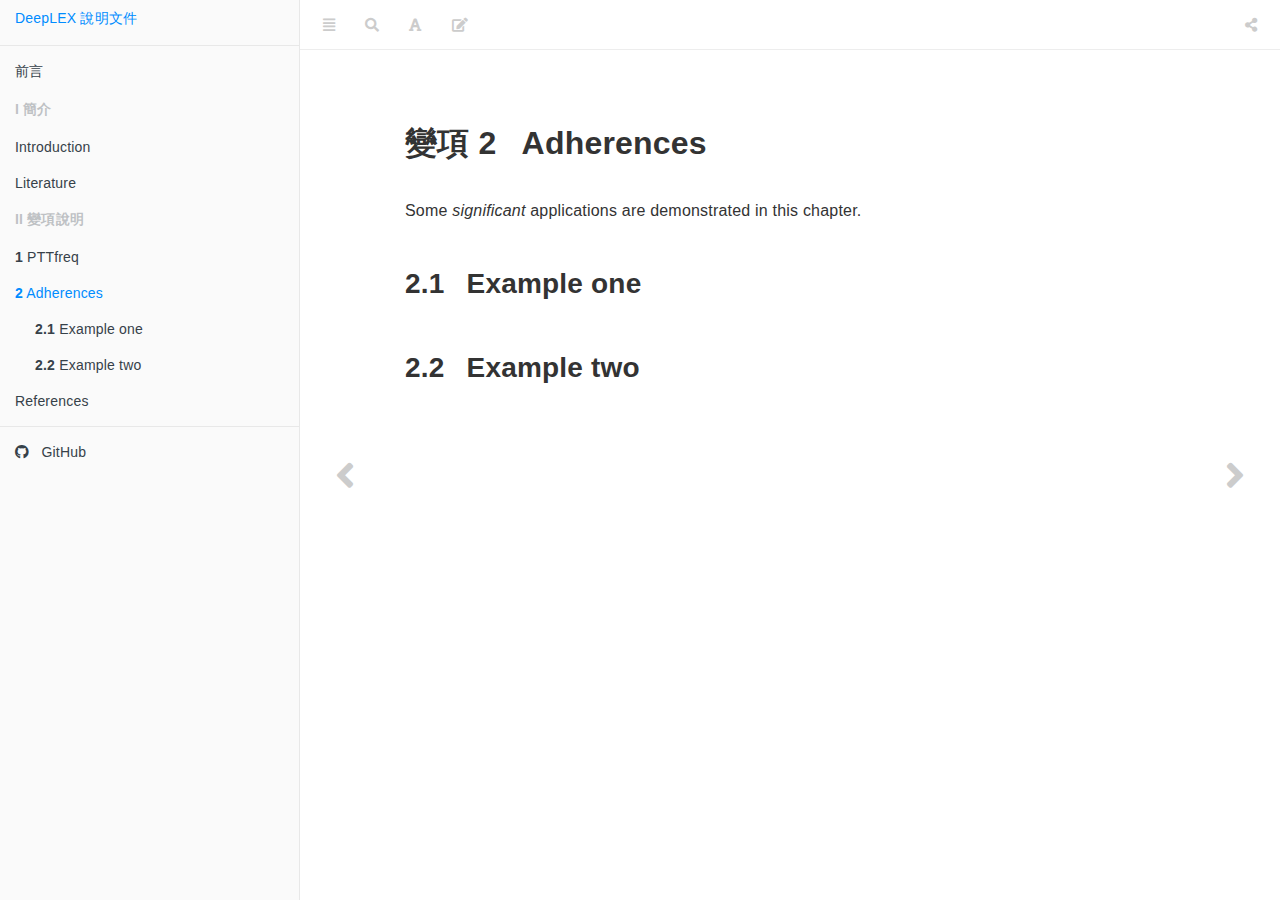
==== commit 6f342004: "Deploy deeplexR/doc to github.com/deeplexR/doc.git:gh-pages" ====
--- a/adherences.html
+++ b/adherences.html
@@ -5,11 +5,11 @@
 
   <meta charset="UTF-8">
   <meta http-equiv="X-UA-Compatible" content="IE=edge">
-  <title>第 4 章 Adherences | A Minimal Book Example</title>
+  <title>變項 2 Adherences | DeepLEX 說明文件</title>
   <meta name="description" content="This is a minimal example of using the bookdown package to write a book. The output format for this example is bookdown::gitbook.">
   <meta name="generator" content="bookdown  and GitBook 2.6.7">
 
-  <meta property="og:title" content="第 4 章 Adherences | A Minimal Book Example" />
+  <meta property="og:title" content="變項 2 Adherences | DeepLEX 說明文件" />
   <meta property="og:type" content="book" />
   
   
@@ -17,12 +17,12 @@
   
 
   <meta name="twitter:card" content="summary" />
-  <meta name="twitter:title" content="第 4 章 Adherences | A Minimal Book Example" />
+  <meta name="twitter:title" content="變項 2 Adherences | DeepLEX 說明文件" />
   
   <meta name="twitter:description" content="This is a minimal example of using the bookdown package to write a book. The output format for this example is bookdown::gitbook." />
   
 
-<meta name="author" content="Yihui Xie">
+<meta name="author" content="LOPE, Contributor 1, Contributor 2">
 
 
 <meta name="date" content="2019-01-14">
@@ -144,13 +144,17 @@
 <li class="divider"></li>
 <li class="chapter" data-level="" data-path="index.html"><a href="index.html"><i class="fa fa-check"></i>前言</a></li>
 <li class="part"><span><b>I 簡介</b></span></li>
-<li class="chapter" data-level="1" data-path="intro.html"><a href="intro.html"><i class="fa fa-check"></i><b>1</b> Introduction</a></li>
-<li class="chapter" data-level="2" data-path="literature.html"><a href="literature.html"><i class="fa fa-check"></i><b>2</b> Literature</a></li>
+<li class="chapter" data-level="" data-path="intro.html"><a href="intro.html"><i class="fa fa-check"></i>Introduction</a></li>
+<li class="chapter" data-level="" data-path="literature.html"><a href="literature.html"><i class="fa fa-check"></i>Literature</a></li>
 <li class="part"><span><b>II 變項說明</b></span></li>
-<li class="chapter" data-level="3" data-path="pttfreq.html"><a href="pttfreq.html"><i class="fa fa-check"></i><b>3</b> PTTfreq</a></li>
-<li class="chapter" data-level="4" data-path="adherences.html"><a href="adherences.html"><i class="fa fa-check"></i><b>4</b> Adherences</a><ul>
-<li class="chapter" data-level="4.1" data-path="adherences.html"><a href="adherences.html#example-one"><i class="fa fa-check"></i><b>4.1</b> Example one</a></li>
-<li class="chapter" data-level="4.2" data-path="adherences.html"><a href="adherences.html#example-two"><i class="fa fa-check"></i><b>4.2</b> Example two</a></li>
+<li class="chapter" data-level="1" data-path="pttfreq.html"><a href="pttfreq.html"><i class="fa fa-check"></i><b>1</b> PTTfreq</a><ul>
+<li class="chapter" data-level="1.1" data-path="pttfreq.html"><a href="pttfreq.html#-head"><i class="fa fa-check"></i><b>1.1</b> 例子 (head)</a></li>
+<li class="chapter" data-level="1.2" data-path="pttfreq.html"><a href="pttfreq.html#section-1.2"><i class="fa fa-check"></i><b>1.2</b> 資料類別</a></li>
+<li class="chapter" data-level="1.3" data-path="pttfreq.html"><a href="pttfreq.html#section-1.3"><i class="fa fa-check"></i><b>1.3</b> 說明</a></li>
+</ul></li>
+<li class="chapter" data-level="2" data-path="adherences.html"><a href="adherences.html"><i class="fa fa-check"></i><b>2</b> Adherences</a><ul>
+<li class="chapter" data-level="2.1" data-path="adherences.html"><a href="adherences.html#example-one"><i class="fa fa-check"></i><b>2.1</b> Example one</a></li>
+<li class="chapter" data-level="2.2" data-path="adherences.html"><a href="adherences.html#example-two"><i class="fa fa-check"></i><b>2.2</b> Example two</a></li>
 </ul></li>
 <li class="chapter" data-level="" data-path="references.html"><a href="references.html"><i class="fa fa-check"></i>References</a></li>
 <li class="divider"></li>
@@ -165,7 +169,7 @@
       <div class="body-inner">
         <div class="book-header" role="navigation">
           <h1>
-            <i class="fa fa-circle-o-notch fa-spin"></i><a href="./">A Minimal Book Example</a>
+            <i class="fa fa-circle-o-notch fa-spin"></i><a href="./">DeepLEX 說明文件</a>
           </h1>
         </div>
 
@@ -174,16 +178,17 @@
 
             <section class="normal" id="section-">
 <div id="adherences" class="section level1">
-<h1><span class="header-section-number">第 4 章</span> Adherences</h1>
+<h1><span class="header-section-number">變項 2</span> Adherences</h1>
 <p>Some <em>significant</em> applications are demonstrated in this chapter.</p>
 <div id="example-one" class="section level2">
-<h2><span class="header-section-number">4.1</span> Example one</h2>
+<h2><span class="header-section-number">2.1</span> Example one</h2>
 </div>
 <div id="example-two" class="section level2">
-<h2><span class="header-section-number">4.2</span> Example two</h2>
+<h2><span class="header-section-number">2.2</span> Example two</h2>
 
 </div>
 </div>
+<br><br><br>
 <div id="disqus_thread"></div>
 <script>
 
@@ -240,7 +245,7 @@
 "size": 2
 },
 "edit": {
-"link": "https://github.com/deeplexR/doc/edit/master/04-adherences-LOPE.Rmd",
+"link": "https://github.com/deeplexR/doc/edit/master/002-adherences-LOPE.Rmd",
 "text": "Edit"
 },
 "history": {
